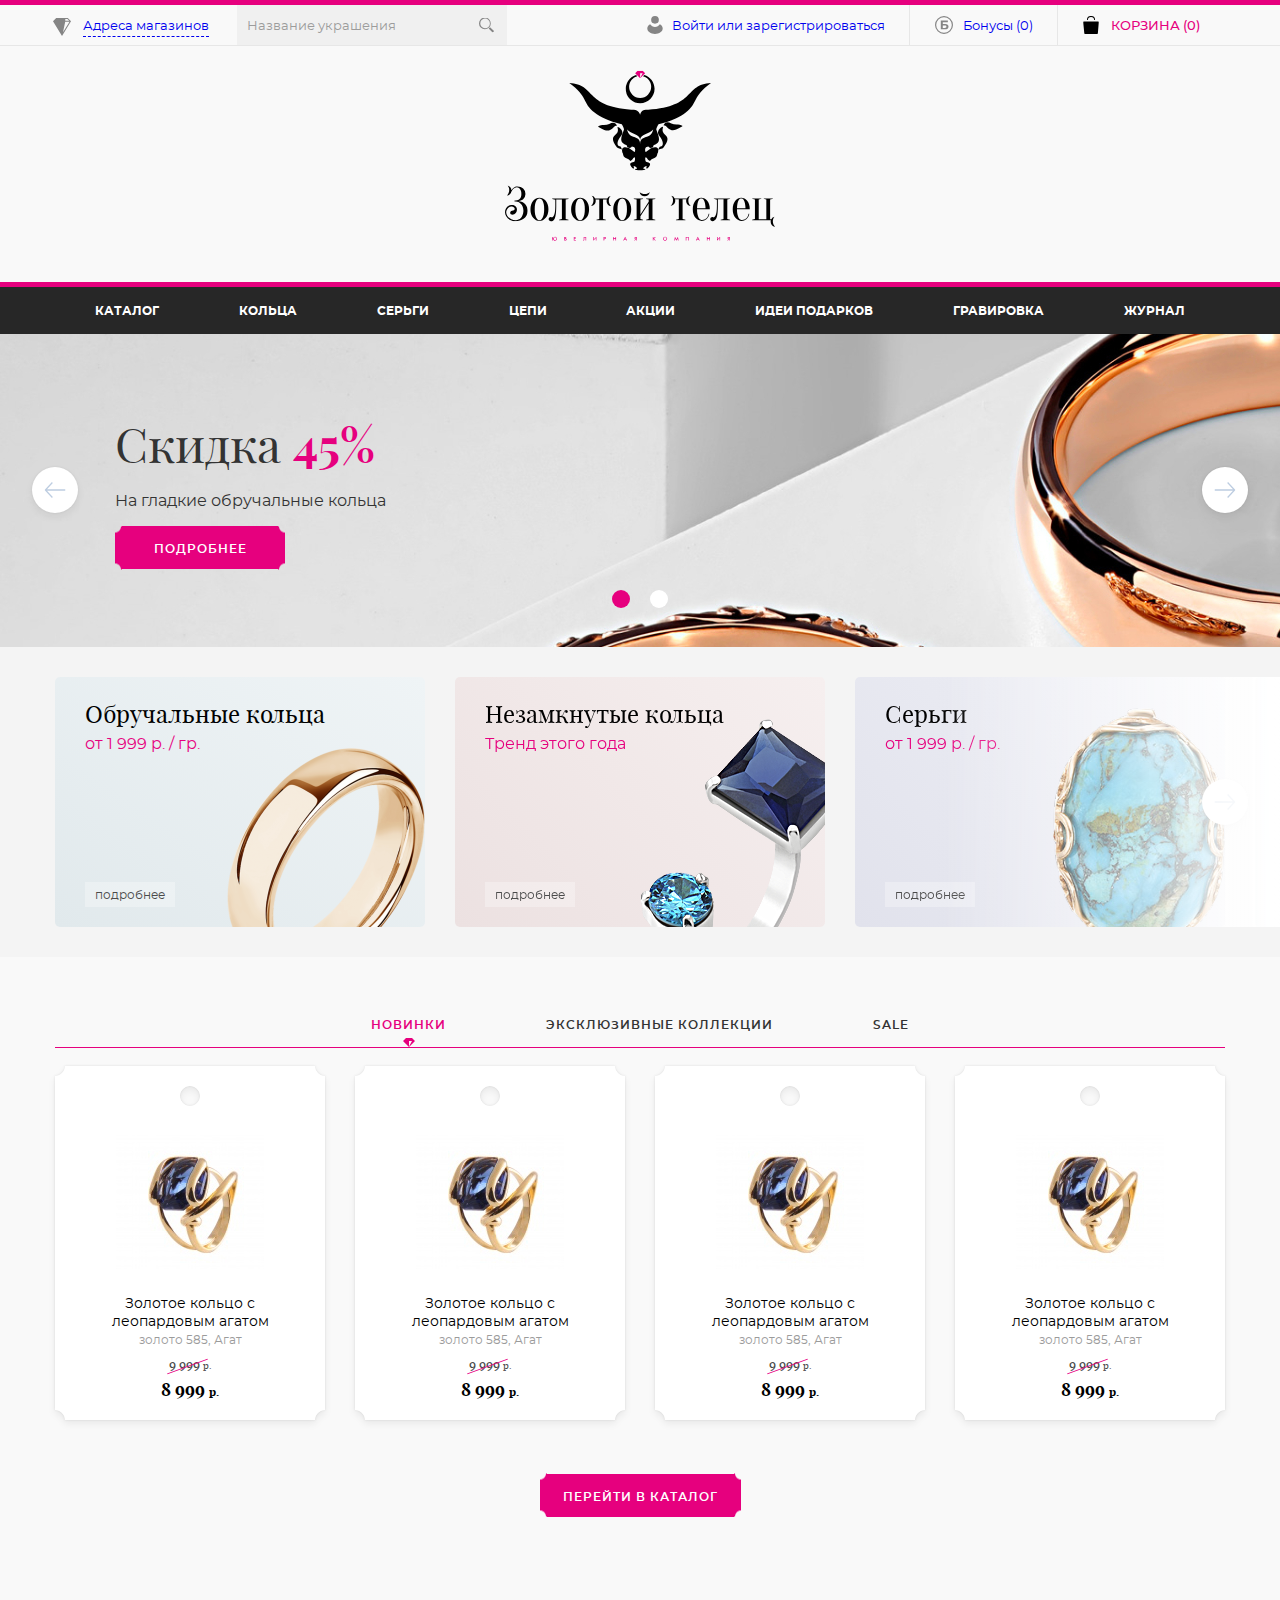
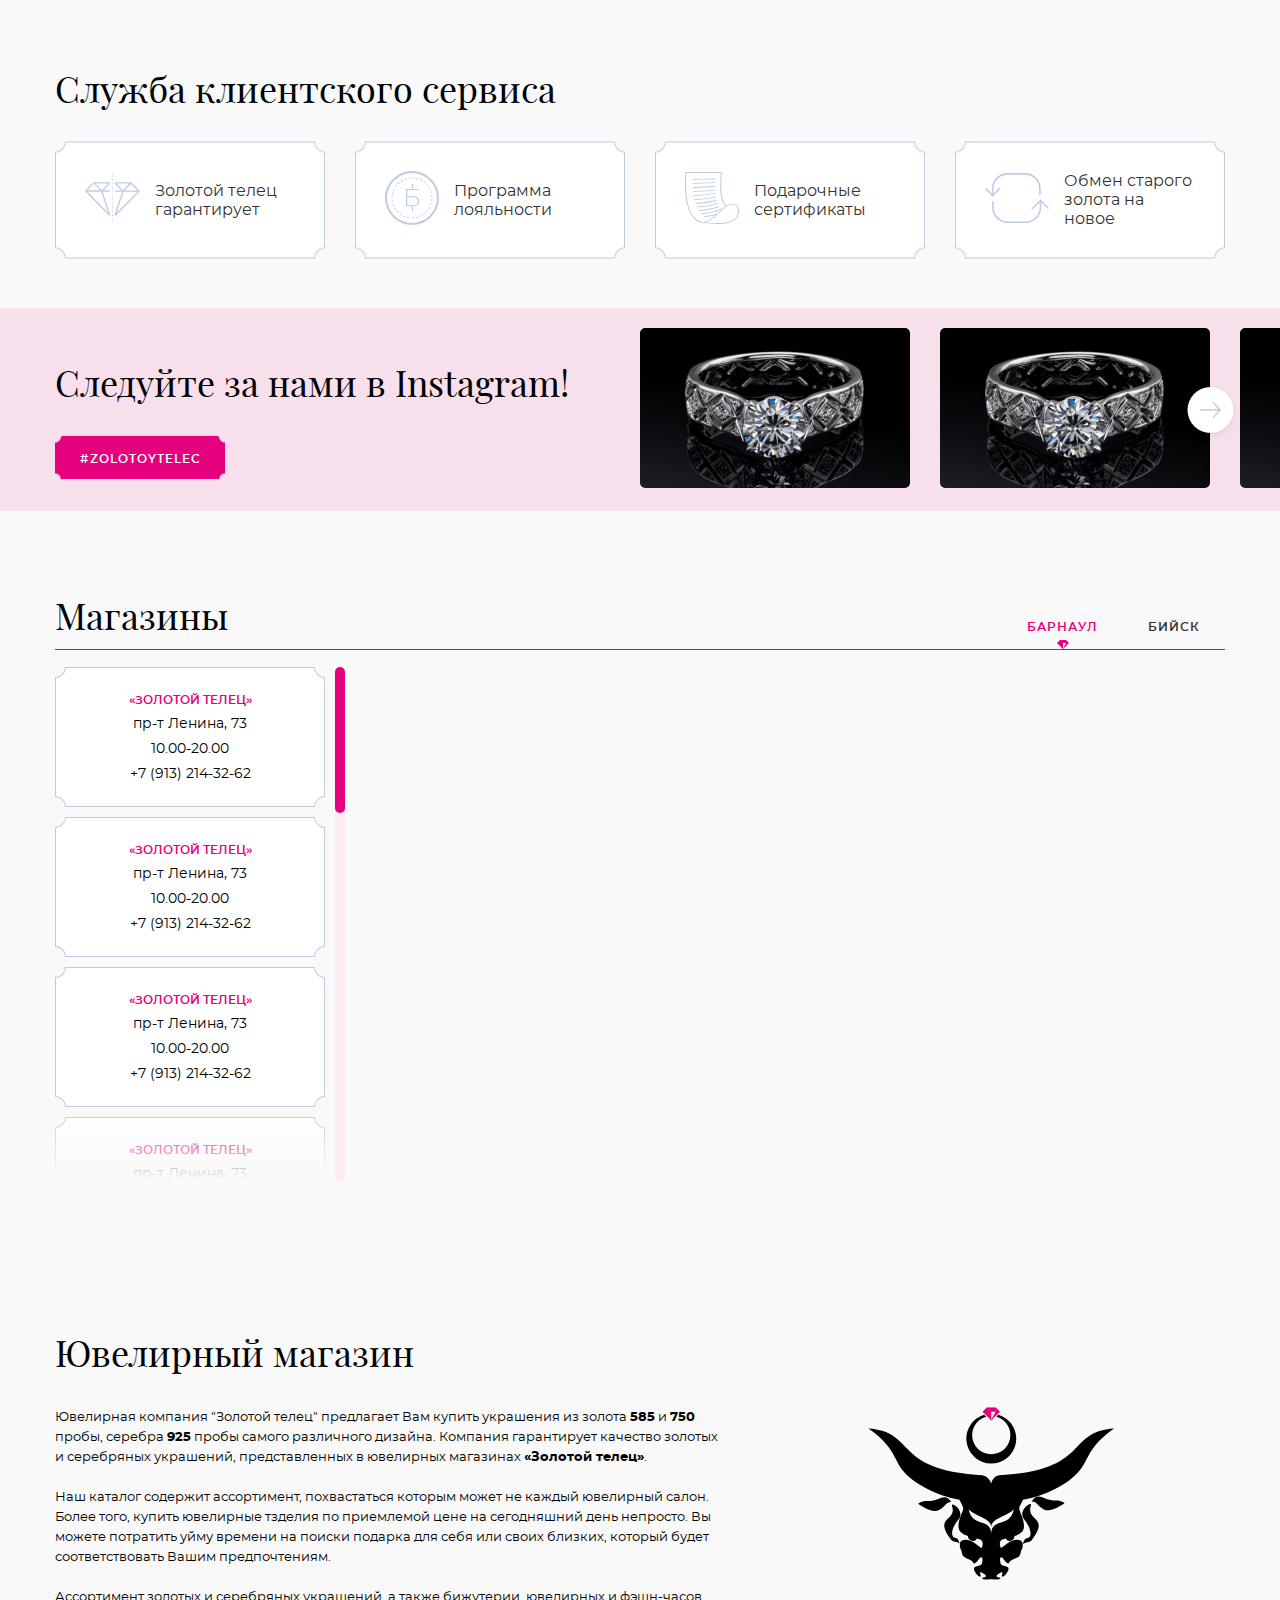
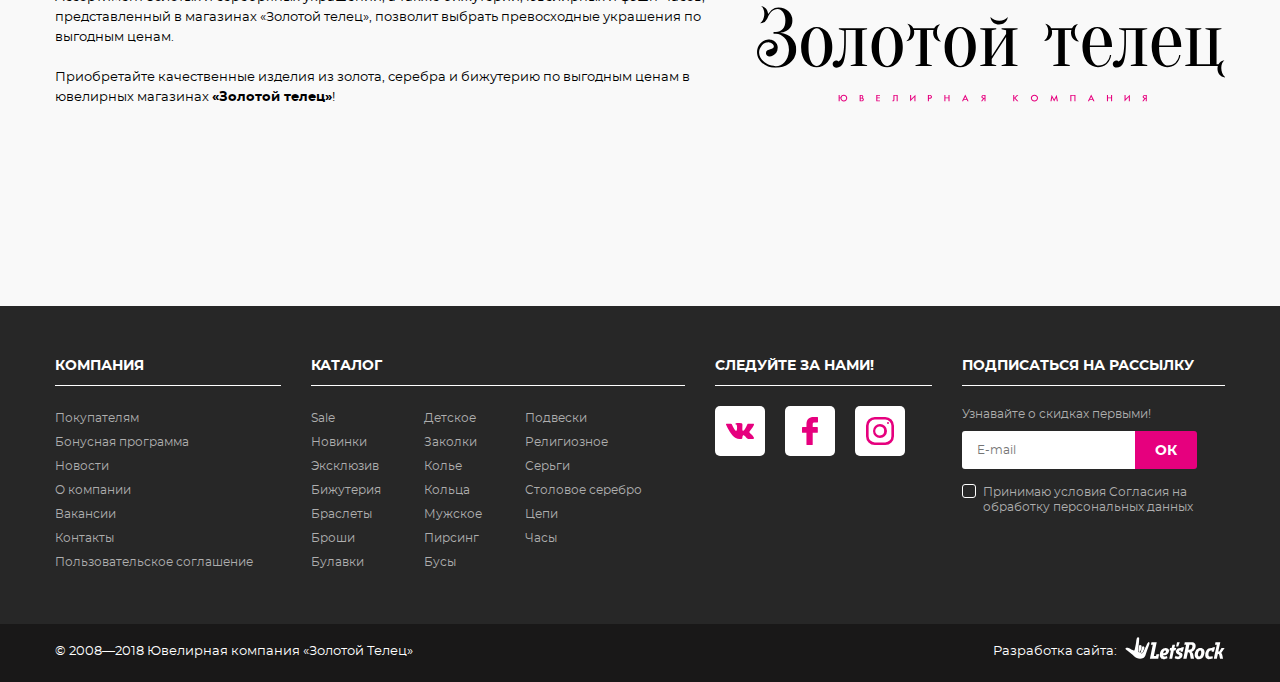
==== index.html @ a9b36b2d "first" ====
<!DOCTYPE html>
<html lang="ru">
<head>
	<meta charset="UTF-8">
<title>Телец</title>
<link rel="stylesheet" href="css/style.css">
<link rel="icon" type="image/x-icon" href="/img/favicon.ico">
<meta name="viewport" content="width=device-width, initial-scale=1, maximum-scale=1" />
	<script src="https://api-maps.yandex.ru/2.1/?lang=ru_RU" type="text/javascript">
    </script>
</head>
<body class="page">
	<svg style="display: none;">
		<symbol id="arrow" viewBox="0 0 21 16">
  			<defs>
				<path id="946ra" d="M366.52 483.3l5.83-6.3-.93-1-7.42 8 7.42 8 .93-1-5.83-6.3H385v-1.4z"/>
			</defs>
			<g><g transform="translate(-364 -476)"><use xlink:href="#946ra"/></g></g>
  		</symbol>
  		<symbol id="letsrock" viewBox="0 0 99 23">
  			<defs>
  				<path id="tip2a" d="M1465.2 3714.6c-.3.96-.47 1.6-1.2 2.36-.43.45-.57.6-1.18.93-3 1.57-6.98.59-9.24-1.52-.39-.33-.6-.67-.97-1.04-.25-.22-.3-.25-.55-.5-1-1.1-5.05-4.33-6.26-5.09-1.82-1.12-.28-2.41 2.18-1.7 2.23.67 5.24 3.64 6.1 1.87.27-.53 1.46-7.05 1.54-7.78.14-1.1.22-2.19.5-3.2.16-.7.47-1.23.82-1.49.64-.45 1.38-.36 1.63.4.06.2.09.39.11.67a70.2 70.2 0 0 1-.63 7.86c-.17 1.3-.5 2.93-.53 4.19-.05 1.43 1.27 2.3 2.38 1.49.41 1.57 1.76 1.88 2.73.3.74-1.12 1.82-4.43 3.26-6.96.46-.84.82-1.57 1.24-2.27.08-.17.19-.31.3-.48.69-.9 1.38-.62 1.57.45.11.64-.22 1.3-.6 2.44-1.1 3.32-2.13 5.62-3.2 9.07m-5.2-3.82c-.3.7-.8 1.58-1.65.87-.8-.67-.22-2.72.06-4.63.16-.93.1-1.49.52-1.8.28-.22.58-.25.88-.2 1.1.18 1.41.62 1.27 1.7-.13 1.09-.52 2.86-1.07 4.06m2.32 1.13c-.4.61-1.25 1.54-1.83.53-.33-.56.06-1.66.3-2.47.23-.76.5-2.1.8-2.98.4-1.12 1.7-.76 2.16-.05.55.87-.55 3.48-1.43 4.97"/><path id="tip2b" d="M1507.94 3709.67l1-4.89c1.43-.05 3.8-.42 2.75 2.78-.74 2.28-2.15 2.14-3.75 2.1zm-5.16 8.99h3.26l1.35-6.38c1.8-.22 1.85 1.04 2.12 2.42l.72 3.96h3.31l-.8-4.05c-.2-.98-.63-1.8-1-2.19-.21-.22-.4-.34-.65-.53.52-.34.93-.48 1.35-.73a5.2 5.2 0 0 0 1.93-2.08c.77-1.38 1.16-3.48.39-5.03-.78-1.6-2.05-1.9-4.3-1.9-2.08 0-4.12-.04-6.19 0l-.5 2.6h1.77z"/><path id="tip2c" d="M1533.44 3718.65h2.9l1.02-4.63c1.24-.11 1.35.56 1.63 1.9l.52 2.73 3-.02-.4-2.08c-.45-1.97-.28-2.33-1.41-3.57l3.42-5.05-3.1.02c-.76 1.07-1.45 2.4-2.14 3.49h-.97c-.05-.93 1.6-7.47 1.85-9.3h-4.8l-.47 2.61h1.74c-.28 2.22-2.76 12.78-2.79 13.9"/><path id="tip2d" d="M1478.6 3714.36h-2.7l-.36 1.65h-2.18l2.85-13.87-5.22.06-.6 2.55h1.9l-2.9 13.9 8.33-.02"/><path id="tip2e" d="M1517.48 3715.36a4.7 4.7 0 0 1 .17-2.41c.28-1.07 1.05-2.84 2.34-2.39 1.02.31 1.07 3.4 0 5-.83 1.27-2.1 1.46-2.5-.2m-.92 3.54c.25.12.56.17.94.23 2.68.28 4.03-.74 4.86-1.83.75-.99 1-1.74 1.3-2.95.44-1.63.69-3.5-.33-4.91-1.08-1.49-3.26-1.97-5.33-1.1a6.23 6.23 0 0 0-3.42 4.02c-.3.98-.5 2.13-.39 3.23.14 1.57.88 2.75 2.37 3.31"/><path id="tip2f" d="M1482.69 3713.23c.16-1.15.72-2.45 1.74-2.67.82-.17 1.13.43.96 1.15-.07.32-.2.62-.47.9-.5.5-1.3.65-2.23.62m-2.4 4.8c1.74 2.14 5.16.67 6.67.14l-.5-2.25c-1.34.48-3.33 1.5-3.86-.59 2.24.2 4.2-.53 5.3-2.5 2.76-4.94-4.1-6.7-7.06-2.75a7.7 7.7 0 0 0-1.57 4.75s-.15 1.77 1.02 3.2"/><path id="tip2g" d="M1495.52 3712.5c.45 1.78 2.99 2.03 3.29 2.84.58 1.49-2.13 1.69-3.67.42l-1.05 2.25c.8 1.04 3.28 1.32 4.86.98 1.9-.39 2.98-1.96 3.06-3.87.05-.87-.14-1.32-.88-2.02-.67-.6-1.44-.76-2.05-1.18-.33-.23-.44-.29-.4-.7.05-.76.65-.74 1.56-.7l-.19 1.14 2.13-.03 1.37-4.32-2.59.03-.14.64c-1.3-.08-2.8-.12-3.83.7 0 0-2.01 1.66-1.47 3.83"/><path id="tip2h" d="M1525.93 3718.3c.28.24.69.5 1.3.66.69.23 1.49.26 2.26.15.5-.06.86-.17 1.19-.26.41-.11.74-.25 1.16-.42.16-.08.35-.14.55-.25l-.5-2.22c-.94.3-4.3 2.05-3.95-1.91.23-2.27.92-3.8 3.4-3.48l-.2 1.1 2.1-.04 1.41-4.32h-2.57l-.19.76c-2.95-.31-4.55.53-5.8 2.25a8.15 8.15 0 0 0-1.35 5.33c.09.98.42 1.97 1.19 2.64"/><path id="tip2i" d="M1488.82 3718.65h2.84l1.69-8.17 1.6.03.8-2.53h-1.85l.63-3.23H1492l-.93 3.23h-1.52l-.5 2.5h1.3z"/><path id="tip2j" d="M1495.66 3706.46h2.07l1.49-4.32h-2.68z"/>
  			</defs>
  			<g><g transform="translate(-1445 -3697)"><g><g><use xlink:href="#tip2a"/></g><g><use xlink:href="#tip2b"/></g><g><use xlink:href="#tip2c"/></g><g><use xlink:href="#tip2d"/></g><g><use xlink:href="#tip2e"/></g><g><use xlink:href="#tip2f"/></g><g><use xlink:href="#tip2g"/></g><g><use xlink:href="#tip2h"/></g><g><use xlink:href="#tip2i"/></g><g><use xlink:href="#tip2j"/></g></g></g></g>
  		</symbol>
	</svg>

	<header class="header">
	<div class="header__top">
		<div class="container container_flex">
			<div class="header__top-blk">
				<a href="#" class="address">Адреса магазинов</a>
				<div class="search">
					<input type="search" placeholder="Название украшения">
					<button class="search__btn"></button>
				</div>
			</div>
			<div class="header__top-blk">
				<a href="#" class="header__btn header__btn_auth">Войти или зарегистрироваться</a>
				<a href="#" class="header__btn header__btn_bonus">Бонусы (0)</a>
				<a href="#" class="header__btn header__btn_cart">Корзина (0)</a>
			</div>
		</div>

	</div>
	<div class="header__logo">
		<a href="/" class="logo">
			<img src="img/svg/logo.svg" alt="">
		</a>
	</div>
	<div class="header__nav">
		<nav class="nav container">
			<div class="nav__item">
				<a href="/">Каталог</a>
			</div>
			<div class="nav__item">
				<a href="/">Кольца</a>
			</div>
			<div class="nav__item">
				<a href="/">Серьги</a>
			</div>
			<div class="nav__item">
				<a href="/">Цепи</a>
			</div>
			<div class="nav__item">
				<a href="/">Акции</a>
			</div>
			<div class="nav__item">
				<a href="/">Идеи подарков</a>
			</div>
			<div class="nav__item">
				<a href="/">Гравировка</a>
			</div>
			<div class="nav__item">
				<a href="/">Журнал</a>
			</div>
		</nav>
	</div>
</header>

	<div class="page__wrapper">
		<div class="slider" data-slider="main">
	<ul class="slider__slides">
		<li class="slide">
			<div class="slide__bg">
				<img src="pictures/slide.jpg" alt="">
			</div>
			<div class="slide__content container">
				<div>
					<span class="slide__title">Скидка <strong>45%</strong></span>
					<p class="slide__text">На гладкие обручальные кольца</p>
					<a href="#" class="slide__btn btn">Подробнее</a>
				</div>
			</div>
		</li>
		<li class="slide">
			<div class="slide__bg">
				<img src="pictures/slide.jpg" alt="">
			</div>
			<div class="slide__content container">
				<div>
					<span class="slide__title">Скидка <strong>45%</strong></span>
					<p class="slide__text">На гладкие обручальные кольца</p>
					<a href="#" class="slide__btn btn">Подробнее</a>
				</div>
			</div>
		</li>
	</ul>
	<div class="slider__controls container">
		<button class="arrow arrow_prev">
			<svg>
				<use xlink:href="#arrow"/>
			</svg>
		</button>
		<button class="arrow arrow_next">
			<svg>
				<use xlink:href="#arrow"/>
			</svg>
		</button>
	</div>
</div>
		<div class="slider" data-slider="catalog">
	<div class="container">
		<ul class="slider__slides">
			<li class="catitem">
				<span class="catitem__title">Обручальные кольца</span>
				<span class="catitem__subtitle">от 1 999 р. / гр.</span>
				<a href="/" class="catitem__more">Подробнее</a>
				<img src="pictures/1000x1000-pr-122-00-1-7b1.png" alt="">
			</li>
			<li class="catitem">
				<span class="catitem__title">Незамкнутые кольца</span>
				<span class="catitem__subtitle">Тренд этого года</span>
				<a href="/" class="catitem__more">Подробнее</a>
				<img src="pictures/cb2fe2113a5e11729b7a96f40f916c2d.png" alt="">
			</li>
			<li class="catitem">
				<span class="catitem__title">Серьги</span>
				<span class="catitem__subtitle">от 1 999 р. / гр.</span>
				<a href="/" class="catitem__more">Подробнее</a>
				<img src="pictures/bitmap.png" alt="">
			</li>
			<li class="catitem">
				<span class="catitem__title">Обручальные кольца</span>
				<span class="catitem__subtitle">от 1 999 р. / гр.</span>
				<a href="/" class="catitem__more">Подробнее</a>
				<img src="pictures/1000x1000-pr-122-00-1-7b1.png" alt="">
			</li>
			<li class="catitem">
				<span class="catitem__title">Незамкнутые кольца</span>
				<span class="catitem__subtitle">Тренд этого года</span>
				<a href="/" class="catitem__more">Подробнее</a>
				<img src="pictures/cb2fe2113a5e11729b7a96f40f916c2d.png" alt="">
			</li>
			<li class="catitem">
				<span class="catitem__title">Серьги</span>
				<span class="catitem__subtitle">от 1 999 р. / гр.</span>
				<a href="/" class="catitem__more">Подробнее</a>
				<img src="pictures/bitmap.png" alt="">
			</li>
		</ul>
		<div class="slider__controls container">
			<button class="arrow arrow_prev">
				<svg>
					<use xlink:href="#arrow"/>
				</svg>
			</button>
			<button class="arrow arrow_next">
				<svg>
					<use xlink:href="#arrow"/>
				</svg>
			</button>
		</div>
	</div>
</div>
		
		<section class="section">
			<div class="container">
				<div class="tabs">
					<div class="tabs__btns">
						<button class="tab">
							<span>Новинки</span>
						</button>
						<button class="tab">
							<span>Эксклюзивные коллекции</span>
						</button>
						<button class="tab">
							<span>Sale</span>
						</button>
					</div>
					<div class="tabs__content">
						<div class="tab-content">
							<div class="catalog">
								<div class="catalog__items">
									<div class="item">
										<a href="#"></a>
										<div class="item__pic">
											<img src="pictures/f160afa83a4b2538b3ef13fe728d73aa.jpg" alt="">
										</div>
										<div class="item__title">
											<p>Золотое кольцо с леопардовым агатом</p>
											<span>золото 585, Агат</span>
										</div>
										<div class="item__priceblock">
											<span class="price price_old"><s>9 999 <span>р.</span></s></span>
											<span class="price">8 999 <span>р.</span></span>
										</div>
									</div>
									<div class="item">
										<a href="#"></a>
										<div class="item__pic">
											<img src="pictures/f160afa83a4b2538b3ef13fe728d73aa.jpg" alt="">
										</div>
										<div class="item__title">
											<p>Золотое кольцо с леопардовым агатом</p>
											<span>золото 585, Агат</span>
										</div>
										<div class="item__priceblock">
											<span class="price price_old"><s>9 999 <span>р.</span></s></span>
											<span class="price">8 999 <span>р.</span></span>
										</div>
									</div>
									<div class="item">
										<a href="#"></a>
										<div class="item__pic">
											<img src="pictures/f160afa83a4b2538b3ef13fe728d73aa.jpg" alt="">
										</div>
										<div class="item__title">
											<p>Золотое кольцо с леопардовым агатом</p>
											<span>золото 585, Агат</span>
										</div>
										<div class="item__priceblock">
											<span class="price price_old"><s>9 999 <span>р.</span></s></span>
											<span class="price">8 999 <span>р.</span></span>
										</div>
									</div>
									<div class="item">
										<a href="#"></a>
										<div class="item__pic">
											<img src="pictures/f160afa83a4b2538b3ef13fe728d73aa.jpg" alt="">
										</div>
										<div class="item__title">
											<p>Золотое кольцо с леопардовым агатом</p>
											<span>золото 585, Агат</span>
										</div>
										<div class="item__priceblock">
											<span class="price price_old"><s>9 999 <span>р.</span></s></span>
											<span class="price">8 999 <span>р.</span></span>
										</div>
									</div>
								</div>
								<a href="#" class="btn">Перейти в каталог</a>
							</div>
						</div>
						<div class="tab-content">
							2
						</div>
						<div class="tab-content">
							3
						</div>
					</div>
				</div>
			</div>
		</section>

		<section class="section">
			<div class="container">
				<h2 class="title">Служба клиентского сервиса</h2>
				<div class="feautures">
					<div class="feautures__item">
						<div class="feautures__pic">
							<svg xmlns="http://www.w3.org/2000/svg" xmlns:xlink="http://www.w3.org/1999/xlink" width="55" height="51" viewBox="0 0 55 51">
								<defs>
									<path id="hm98a" d="M432.75 1748h-.69v-.98h.69zm0-46.08h-.69v-1.97h.69zm0 3.93h-.69v-1.97h.69zm0 3.93h-.69v-1.97h.69zm0 3.86h-.69v-1.95h.69zm0 3.93h-.69v-1.95h.69zm0 3.95h-.69v-1.97h.69zm0 3.93h-.69v-1.97h.69zm0 3.92h-.69v-1.95h.69zm0 3.93h-.69v-1.95h.69zm0 3.89h-.69v-1.97h.69zm0 3.93h-.69v-1.97h.69zm0 3.93h-.69v-1.97h.69zm0-47.07h-.69v-.98h.69zm3.8 10.63l6.43 6.53 6.42-6.53zm14.47.31l-6.42 6.51h12.83zm6.42 7.87h-13.96l-6.99 21.26zm-22.38-9.53h16.21l8.73 8.85-24.94 25.33v-3.26l7.04-21.4h-7.04v-1.34h6.36l-6.36-6.46zm-27.32 9.46l20.58 21.26-6.98-21.26zm-.37-1.35h12.85l-6.43-6.51zm8.04-6.76l6.43 6.53 6.54-6.53zm14.35 32.82l-24.76-25.5 8.54-8.73h16.22v1.9l-6.3 6.27h6.23v1.35h-6.98l7.05 21.39z"/>
								</defs>
								<g><g transform="translate(-405 -1697)"><use xlink:href="#hm98a"/></g></g>
							</svg>
						</div>
						<p>Золотой телец гарантирует</p>
					</div>
					<div class="feautures__item">
						<div class="feautures__pic">
							<svg xmlns="http://www.w3.org/2000/svg" xmlns:xlink="http://www.w3.org/1999/xlink" width="54" height="54" viewBox="0 0 54 54"><defs><path id="o6yma" d="M732 1750a27 27 0 1 1 0-54 27 27 0 0 1 0 54zm0-2a25 25 0 1 0 0-50 25 25 0 0 0 0 50zm0-4.5v-1c.65 0 1.3-.03 1.95-.1l.1 1c-.68.07-1.36.1-2.05.1zm4.08-.4l-.2-.99c.64-.13 1.27-.29 1.9-.48l.29.96c-.66.2-1.32.37-2 .5zm3.96-1.24l-.4-.92c.6-.25 1.19-.54 1.76-.85l.48.88c-.6.33-1.21.63-1.84.9zm3.57-1.98l-.56-.81c.53-.37 1.05-.76 1.55-1.18l.64.76c-.52.44-1.06.85-1.63 1.23zm3.17-2.68l-.72-.69c.45-.47.88-.96 1.28-1.47l.79.62c-.43.54-.87 1.05-1.35 1.54zm2.5-3.17l-.84-.53c.35-.55.67-1.12.97-1.7l.89.45c-.31.61-.65 1.2-1.02 1.78zm1.86-3.68l-.93-.36c.23-.6.44-1.23.6-1.85l.97.26c-.18.66-.4 1.3-.64 1.95zm1.09-4l-.99-.17c.1-.64.18-1.29.22-1.94l1 .06c-.04.69-.12 1.37-.23 2.04zm.25-4.15l-1 .04c-.02-.66-.08-1.3-.17-1.95l1-.13c.09.67.15 1.35.17 2.04zm-.56-4.07l-.97.24c-.16-.63-.34-1.26-.56-1.87l.94-.33c.23.64.43 1.3.59 1.96zm-1.37-3.86l-.9.42c-.28-.58-.59-1.16-.92-1.72l.86-.51c.35.59.67 1.19.96 1.8zm-2.14-3.54l-.8.6c-.38-.52-.8-1.03-1.23-1.5l.73-.68c.46.5.9 1.03 1.3 1.58zm-2.8-3.07l-.67.75c-.49-.43-1-.84-1.52-1.22l.58-.81c.56.4 1.1.83 1.6 1.28zm-3.26-2.36l-.51.86c-.56-.33-1.14-.63-1.73-.9l.42-.9c.62.28 1.23.6 1.82.94zm-3.78-1.72l-.32.95a19.2 19.2 0 0 0-1.86-.53l.22-.98c.66.15 1.32.34 1.96.56zm-4.03-.92l-.13.99c-.64-.08-1.29-.13-1.94-.14l.02-1c.69.01 1.37.06 2.05.15zm-4.14-.1l.08 1c-.65.06-1.3.14-1.94.26l-.17-1c.67-.12 1.35-.2 2.03-.26zm-4.04.73l.28.96c-.63.18-1.25.39-1.86.63l-.37-.93a20.5 20.5 0 0 1 1.95-.66zm-3.81 1.52l.46.88c-.58.3-1.14.63-1.68.99l-.55-.84c.57-.37 1.16-.72 1.77-1.03zm-3.46 2.27l.63.77c-.5.41-1 .85-1.45 1.3l-.7-.7c.48-.48.99-.94 1.52-1.37zm-2.92 2.9l.77.63c-.41.5-.8 1.03-1.16 1.57l-.83-.56c.38-.57.78-1.12 1.22-1.64zm-2.27 3.38l.89.47c-.31.57-.59 1.16-.83 1.76l-.93-.38c.26-.63.55-1.25.87-1.85zm-1.56 3.83l.95.28c-.18.63-.33 1.26-.45 1.9l-.99-.19c.13-.67.3-1.34.49-1.99zm-.77 4.08l1 .09a19.76 19.76 0 0 0-.07 1.98l-1 .01a21.9 21.9 0 0 1 .07-2.08zm.07 4.13l.98-.12c.08.65.19 1.3.32 1.93l-.96.21c-.15-.67-.26-1.34-.34-2.02zm.89 4.02l.95-.31c.2.62.43 1.22.7 1.82l-.91.4c-.28-.62-.53-1.26-.74-1.9zm1.66 3.74l.87-.5c.32.57.67 1.12 1.05 1.65l-.81.58c-.4-.56-.77-1.13-1.1-1.73zm2.41 3.37l.75-.66c.43.5.89.96 1.36 1.4l-.68.73c-.5-.46-.98-.95-1.43-1.47zm2.97 2.77l.6-.8c.52.4 1.06.77 1.61 1.1l-.52.85c-.59-.36-1.15-.74-1.7-1.15zm3.51 2.16l.44-.9c.58.29 1.18.54 1.8.76l-.35.94c-.64-.23-1.28-.5-1.89-.8zm3.9 1.42l.24-.97c.63.16 1.27.29 1.91.38l-.15.99a20.4 20.4 0 0 1-2-.4zM726 1714h6v-5h1v5h5.26v1.1h-11v6.2h5.82c2.01 0 3.54.4 4.6 1.23 1.04.82 1.56 2.02 1.56 3.6 0 1.65-.55 2.9-1.67 3.77-1.06.83-2.59 1.26-4.57 1.3v4.8h-1v-4.8h-6zm6.76 16.14c1.72 0 3.02-.33 3.9-1 .89-.66 1.33-1.64 1.33-2.95 0-2.57-1.74-3.86-5.23-3.86h-5.5v7.81z"/></defs><g><g transform="translate(-705 -1696)"><use xlink:href="#o6yma"/></g></g></svg>
						</div>
						<p>Программа лояльности</p>
					</div>
					<div class="feautures__item">
						<div class="feautures__pic">
							<svg xmlns="http://www.w3.org/2000/svg" xmlns:xlink="http://www.w3.org/1999/xlink" width="54" height="52" viewBox="0 0 54 52"><defs><path id="9t2ia" d="M1055.12 1729.27c1.91.67 4.14 2.53 3.86 7.6a10.32 10.32 0 0 1-4.3 8.05c-4.31 3.21-11.16 4.08-17.6 4.08-5.23 0-10.19-.56-13.29-.92l-.42-.04-.36-.03a14.43 14.43 0 0 1-8.8-4.3c-7.4-7.34-10.37-22.92-8.8-46.28l.02-.43h36.6l-.06.5c-.04.27-3.32 26.12 4.24 33.26 3-1.6 6.32-2.39 8.9-1.5m2.84 7.57c.2-3.6-.9-5.91-3.2-6.71-2.25-.78-5.55-.02-8.62 1.75l-.79.49-.28.17c-.35.24-.7.5-1.03.75l-.22.17a18.55 18.55 0 0 0-1.96 1.8 92.47 92.47 0 0 1-2.63 2.7l-.12.12a70.85 70.85 0 0 1-2.36 2.21l-.18.16-1.05.92-.22.19-.85.7-.2.16-.95.74-.18.14-.76.56-.21.15-.85.59-.13.09-.7.45-.2.13-.75.46-.07.04-.65.36-.19.1c-.2.12-.4.23-.6.32l-.05.03a21.74 21.74 0 0 1-1.24.57l-.1.04c-.17.08-.33.14-.5.2l-.04.02c7.24.78 21.22 1.83 27.96-3.18a9.47 9.47 0 0 0 3.92-7.4m-42.98 6.29c3 2.98 6.2 3.85 8.49 4.02h.02c.2-.01 4.33-.3 11.96-6.99a73.52 73.52 0 0 1-11.39 1.88l-.09-.9c.1-.02 7.02-.56 13.03-2.37a83.56 83.56 0 0 0 4.08-4.09c.26-.28.54-.55.82-.82l.38-.34a17.72 17.72 0 0 1 1-.83l.27-.2c.48-.37.97-.71 1.48-1.03l.03-.02.26-.17c-7.2-7.13-4.87-29.55-4.42-33.34h-34.5c-1.01 15.84-.33 36.36 8.58 45.2m-2.4-38.25l-.02-.9 22.89-.58.02.91zm.18 4.02l-.04-.91c.02 0 21.95-.62 22.52-1.03l.1.89c-.6.42-22.53 1.04-22.58 1.05m.22 4.06l-.04-.91c.03 0 21.02-.67 22.16-1.49l.15.87c-1.19.85-22.15 1.52-22.27 1.53m.35 4.06l-.05-.9c.04 0 20.08-.72 21.8-1.95l.2.85c-1.78 1.28-21.78 2-21.95 2m.52 4.03l-.05-.9c.06-.01 19.16-.77 21.43-2.4l.28.83c-2.38 1.7-21.43 2.46-21.66 2.47m.77 3.94l-.06-.9c.07-.01 18.2-.82 21.05-2.85l.34.8c-2.97 2.13-21.05 2.93-21.33 2.95m1.05 3.84l-.06-.9c.08-.02 17.27-.88 20.69-3.32l.4.79c-3.57 2.55-20.69 3.4-21.03 3.43m1.42 3.66l-.07-.91c.1 0 16.34-.92 20.32-3.77l.46.77c-4.16 2.98-20.32 3.88-20.71 3.9m1.83 3.46l-.08-.9c.11-.02 15.41-.97 19.97-4.24l.52.75c-4.75 3.4-19.96 4.36-20.41 4.39m2.3 3.2l-.08-.9c.12-.01 14.47-1.02 19.59-4.7l.58.73c-5.34 3.84-19.58 4.84-20.09 4.88"/></defs><g><g transform="translate(-1005 -1697)"><use xlink:href="#9t2ia"/></g></g></svg>
						</div>
						<p>Подарочные сертификаты</p>
					</div>
					<div class="feautures__item">
						<div class="feautures__pic">
							<svg xmlns="http://www.w3.org/2000/svg" xmlns:xlink="http://www.w3.org/1999/xlink" width="64" height="50" viewBox="0 0 64 50"><defs><path id="fz7pa" d="M1320.68 1713.6l-8.04 8.21-7.64-7.88 1.1-1.14 5.76 5.93v-4.87c0-8.7 6.93-15.85 15.44-15.85h18.05c8.43 0 15.37 7.15 15.37 15.85v6.1h-1.58v-6.1c0-7.8-6.23-14.22-13.8-14.22h-18.12c-7.56 0-13.79 6.41-13.79 14.3v4.87l6.15-6.34zm25.15 34.4h-18.26c-8.49 0-15.47-7.13-15.47-15.8v-6.07h1.58v6.08c0 7.77 6.27 14.17 13.97 14.17h18.18c7.62 0 13.88-6.4 13.88-14.25v-4.86l-7.38 7.53-1.1-1.13 9.28-9.48 8.49 8.75-1.11 1.13-6.59-6.72v4.86c0 8.66-6.98 15.79-15.47 15.79z"/></defs><g><g transform="translate(-1305 -1698)"><use xlink:href="#fz7pa"/></g></g></svg>
						</div>
						<p>Обмен старого золота на новое</p>
					</div>
				</div>
			</div>
		</section>

		<section class="section section_follow">
			<div class="container container_flex">
				<div class="section__block">
					<h2 class="title">Следуйте за нами в Instagram!</h2>
					<a href="#" class="btn">#zolotoytelec</a>
				</div>
				<div class="section__block">
					<div class="slider" data-slider="follow">
	<div class="container">
		<ul class="slider__slides">
			<li class="photo">
				<img src="img/vkladyvat-dengi-v-juvelirnye-ukrashenija-1-e1506248080280.jpg" alt="">
			</li>
			<li class="photo">
				<img src="img/vkladyvat-dengi-v-juvelirnye-ukrashenija-1-e1506248080280.jpg" alt="">
			</li>
			<li class="photo">
				<img src="img/vkladyvat-dengi-v-juvelirnye-ukrashenija-1-e1506248080280.jpg" alt="">
			</li>
			<li class="photo">
				<img src="img/vkladyvat-dengi-v-juvelirnye-ukrashenija-1-e1506248080280.jpg" alt="">
			</li>
		</ul>
		<div class="slider__controls container">
			<button class="arrow arrow_prev">
				<svg>
					<use xlink:href="#arrow"/>
				</svg>
			</button>
			<button class="arrow arrow_next">
				<svg>
					<use xlink:href="#arrow"/>
				</svg>
			</button>
		</div>
	</div>
</div>
				</div>
			</div>
		</section>

		<section class="section">
			<div class="container">
				<h2 class="title">Магазины</h2>
				<div class="tabs tabs_shops">
					<div class="tabs__btns">
						<button class="tab"><span>Барнаул</span></button>
						<button class="tab"><span>Бийск</span></button>
					</div>
					<div class="tabs__content">
						<div class="tab-content">
							<div class="map">
								<ul class="map__addresses" data-simplebar>
									<li class="map__item" data-coords="50.76,37.64">
										<p>
											<strong>«Золотой телец»</strong>
											<span>пр-т Ленина, 73</span>
											<span>10.00-20.00</span>
											<span>+7 (913) 214-32-62</span>
										</p>
									</li>
									<li class="map__item" data-coords="20.76,37.64">
										<p>
											<strong>«Золотой телец»</strong>
											<span>пр-т Ленина, 73</span>
											<span>10.00-20.00</span>
											<span>+7 (913) 214-32-62</span>
										</p>
									</li>
									<li class="map__item" data-coords="50.76,17.64">
										<p>
											<strong>«Золотой телец»</strong>
											<span>пр-т Ленина, 73</span>
											<span>10.00-20.00</span>
											<span>+7 (913) 214-32-62</span>
										</p>
									</li>
									<li class="map__item" data-coords="50.26,36.64">
										<p>
											<strong>«Золотой телец»</strong>
											<span>пр-т Ленина, 73</span>
											<span>10.00-20.00</span>
											<span>+7 (913) 214-32-62</span>
										</p>
									</li>
									<li class="map__item" data-coords="50.76,37.64">
										<p>
											<strong>«Золотой телец»</strong>
											<span>пр-т Ленина, 73</span>
											<span>10.00-20.00</span>
											<span>+7 (913) 214-32-62</span>
										</p>
									</li>
									<li class="map__item" data-coords="20.76,37.64">
										<p>
											<strong>«Золотой телец»</strong>
											<span>пр-т Ленина, 73</span>
											<span>10.00-20.00</span>
											<span>+7 (913) 214-32-62</span>
										</p>
									</li>
									<li class="map__item" data-coords="50.76,17.64">
										<p>
											<strong>«Золотой телец»</strong>
											<span>пр-т Ленина, 73</span>
											<span>10.00-20.00</span>
											<span>+7 (913) 214-32-62</span>
										</p>
									</li>
									<li class="map__item" data-coords="50.26,36.64">
										<p>
											<strong>«Золотой телец»</strong>
											<span>пр-т Ленина, 73</span>
											<span>10.00-20.00</span>
											<span>+7 (913) 214-32-62</span>
										</p>
									</li>
									<li class="map__item" data-coords="50.76,37.64">
										<p>
											<strong>«Золотой телец»</strong>
											<span>пр-т Ленина, 73</span>
											<span>10.00-20.00</span>
											<span>+7 (913) 214-32-62</span>
										</p>
									</li>
									<li class="map__item" data-coords="20.76,37.64">
										<p>
											<strong>«Золотой телец»</strong>
											<span>пр-т Ленина, 73</span>
											<span>10.00-20.00</span>
											<span>+7 (913) 214-32-62</span>
										</p>
									</li>
									<li class="map__item" data-coords="50.76,17.64">
										<p>
											<strong>«Золотой телец»</strong>
											<span>пр-т Ленина, 73</span>
											<span>10.00-20.00</span>
											<span>+7 (913) 214-32-62</span>
										</p>
									</li>
									<li class="map__item" data-coords="50.26,36.64">
										<p>
											<strong>«Золотой телец»</strong>
											<span>пр-т Ленина, 73</span>
											<span>10.00-20.00</span>
											<span>+7 (913) 214-32-62</span>
										</p>
									</li>
								</ul>
								<div class="map__view">
									<div data-map="0"></div>
								</div>
							</div>
						</div>
						<div class="tab-content">
							<div class="map">
								<ul class="map__addresses" data-simplebar>
									<li class="map__item" data-coords="42.26,32.64">
										<p>
											<strong>«Золотой телец»</strong>
											<span>пр-т Ленина, 73</span>
											<span>10.00-20.00</span>
											<span>+7 (913) 214-32-62</span>
										</p>
									</li>
									<li class="map__item" data-coords="50.26,34.64">
										<p>
											<strong>«Золотой телец»</strong>
											<span>пр-т Ленина, 73</span>
											<span>10.00-20.00</span>
											<span>+7 (913) 214-32-62</span>
										</p>
									</li>
									<li class="map__item" data-coords="58.26,36.64">
										<p>
											<strong>«Золотой телец»</strong>
											<span>пр-т Ленина, 73</span>
											<span>10.00-20.00</span>
											<span>+7 (913) 214-32-62</span>
										</p>
									</li>
									<li class="map__item" data-coords="22.26,36.64">
										<p>
											<strong>«Золотой телец»</strong>
											<span>пр-т Ленина, 73</span>
											<span>10.00-20.00</span>
											<span>+7 (913) 214-32-62</span>
										</p>
									</li>
								</ul>
								<div class="map__view">
									<div data-map="1"></div>
								</div>
							</div>
						</div>
					</div>
				</div>
			</div>
		</section>

		<section class="section">
			<div class="container">
				<h2 class="title">Ювелирный магазин</h2>
				<div class="about">
					<div class="about__text">
						<p>
							Ювелирная компания "Золотой телец" предлагает Вам купить украшения из золота <strong>585</strong> и <strong>750</strong> пробы, серебра <strong>925</strong> пробы самого различного дизайна. Компания гарантирует качество золотых и серебряных украшений, представленных в ювелирных магазинах <strong>«Золотой телец»</strong>.
						</p>
						<p>
							Наш каталог содержит ассортимент, похвастаться которым может не каждый ювелирный салон. Более того, купить ювелирные тзделия по приемлемой цене на сегодняшний день непросто. Вы можете потратить уйму времени на поиски подарка для себя или своих близких, который будет соответствовать Вашим предпочтениям.
						</p>
						<p>
							Ассортимент золотых и серебряных украшений, а также бижутерии, ювелирных и фэшн-часов, представленный в магазинах «Золотой телец», позволит выбрать превосходные украшения по выгодным ценам.
						</p>
						<p>
							Приобретайте качественные изделия из золота, серебра и бижутерию по выгодным ценам в ювелирных магазинах <strong>«Золотой телец»</strong>!
						</p>
					</div>
					<div class="about__logo">
						<a href="/" class="logo logo_about">
							<img src="img/svg/logo.svg" alt="">
						</a>
					</div>
				</div>
			</div>
		</section>

	</div>

	<footer class="footer">
	<div class="container">
		<div class="footer__main">
			<div class="footer__block">
				<span class="footer__block-caption">Компания</span>
				<ul>
					<li><a href="#">Покупателям</a></li>
					<li><a href="#">Бонусная программа</a></li>
					<li><a href="#">Новости</a></li>
					<li><a href="#">О компании</a></li>
					<li><a href="#">Вакансии</a></li>
					<li><a href="#">Контакты</a></li>
					<li><a href="#">Пользовательское соглашение</a></li>
				</ul>
			</div>
			<div class="footer__block">
				<span class="footer__block-caption">Каталог</span>
				<ul>
					<li><a href="#">Sale</a></li>
					<li><a href="#">Новинки</a></li>
					<li><a href="#">Эксклюзив</a></li>
					<li><a href="#">Бижутерия</a></li>
					<li><a href="#">Браслеты</a></li>
					<li><a href="#">Броши</a></li>
					<li><a href="#">Булавки</a></li>
				</ul>
				<ul>
					<li><a href="#">Детское</a></li>
					<li><a href="#">Заколки</a></li>
					<li><a href="#">Колье</a></li>
					<li><a href="#">Кольца</a></li>
					<li><a href="#">Мужское</a></li>
					<li><a href="#">Пирсинг</a></li>
					<li><a href="#">Бусы</a></li>
				</ul>
				<ul>
					<li><a href="#">Подвески</a></li>
					<li><a href="#">Религиозное</a></li>
					<li><a href="#">Серьги</a></li>
					<li><a href="#">Столовое серебро</a></li>
					<li><a href="#">Цепи</a></li>
					<li><a href="#">Часы</a></li>
				</ul>
			</div>
			<div class="footer__block">
				<span class="footer__block-caption">Следуйте за нами!</span>
				<ul class="social">
					<li>
						<a href="#"><img src="img/svg/vk.svg" alt=""></a>
					</li>
					<li>
						<a href="#"><img src="img/svg/fb.svg" alt=""></a>
					</li>
					<li>
						<a href="#"><img src="img/svg/in.svg" alt=""></a>
					</li>
				</ul>
			</div>
			<div class="footer__block">
				<span class="footer__block-caption">Подписаться на рассылку</span>
				<div class="subscribe">
					<p>Узнавайте о скидках первыми!</p>
					<div class="subscribe__field field">
						<input type="mail" placeholder="E-mail">
						<button class="field__btn">Ок</button>
					</div>
					<label class="aggree">
						<span class="checkbox">
							<input type="checkbox">
							<span class="checkbox__box"></span>
						</span>
						<p>Принимаю условия Согласия на обработку персональных данных
						</p>
					</label>
				</div>
			</div>
		</div>
	</div>
	<div class="footer__bot">
		<div class="container container_flex">
			<p class="copy">© 2008—2018 Ювелирная компания «Золотой Телец»</p>
			<p class="letsrock">Разработка сайта: 
				<a href="https://letsrock.pro/" target="_blank">
					<svg>
						<use xlink:href="#letsrock"/>
					</svg>
				</a>
			</p>
		</div>
			
	</div>
</footer>

	<script src="js/libs.js"></script>
	<script src="js/script.js"></script>
</body>
</html>
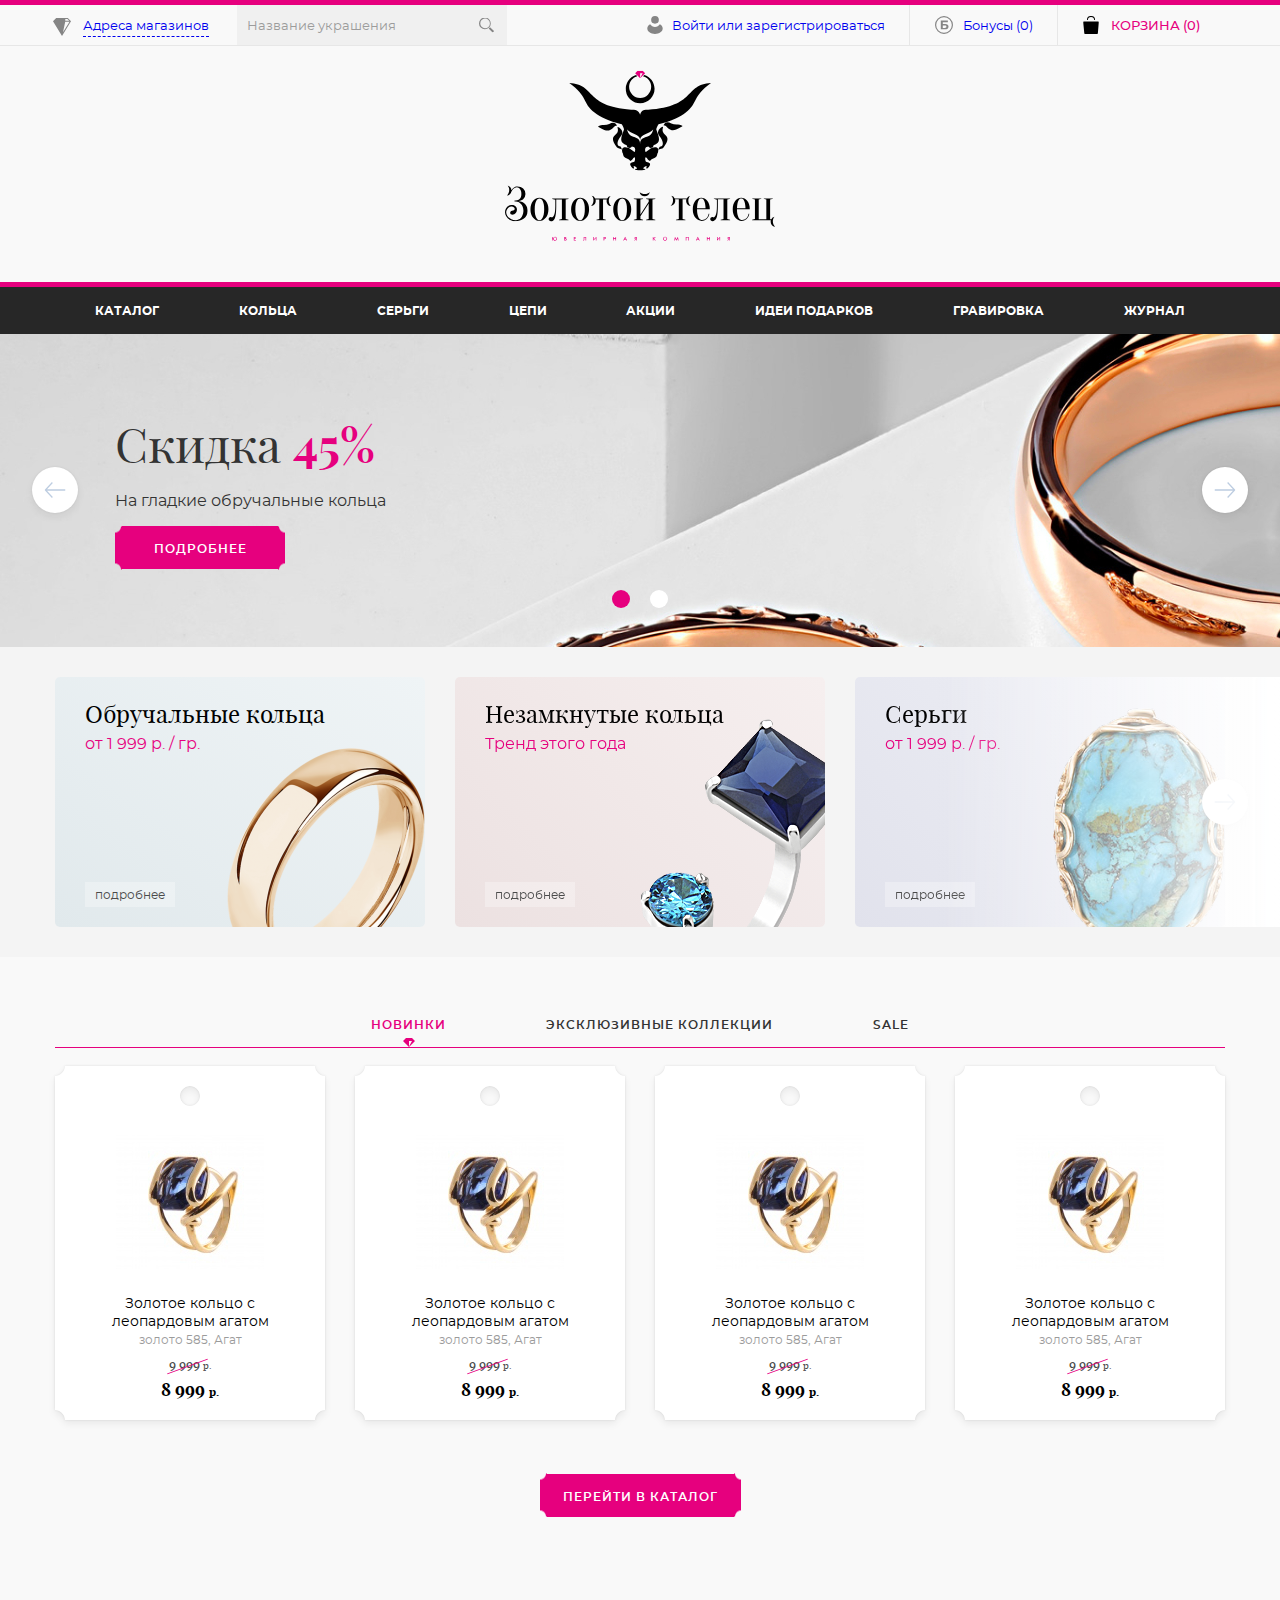
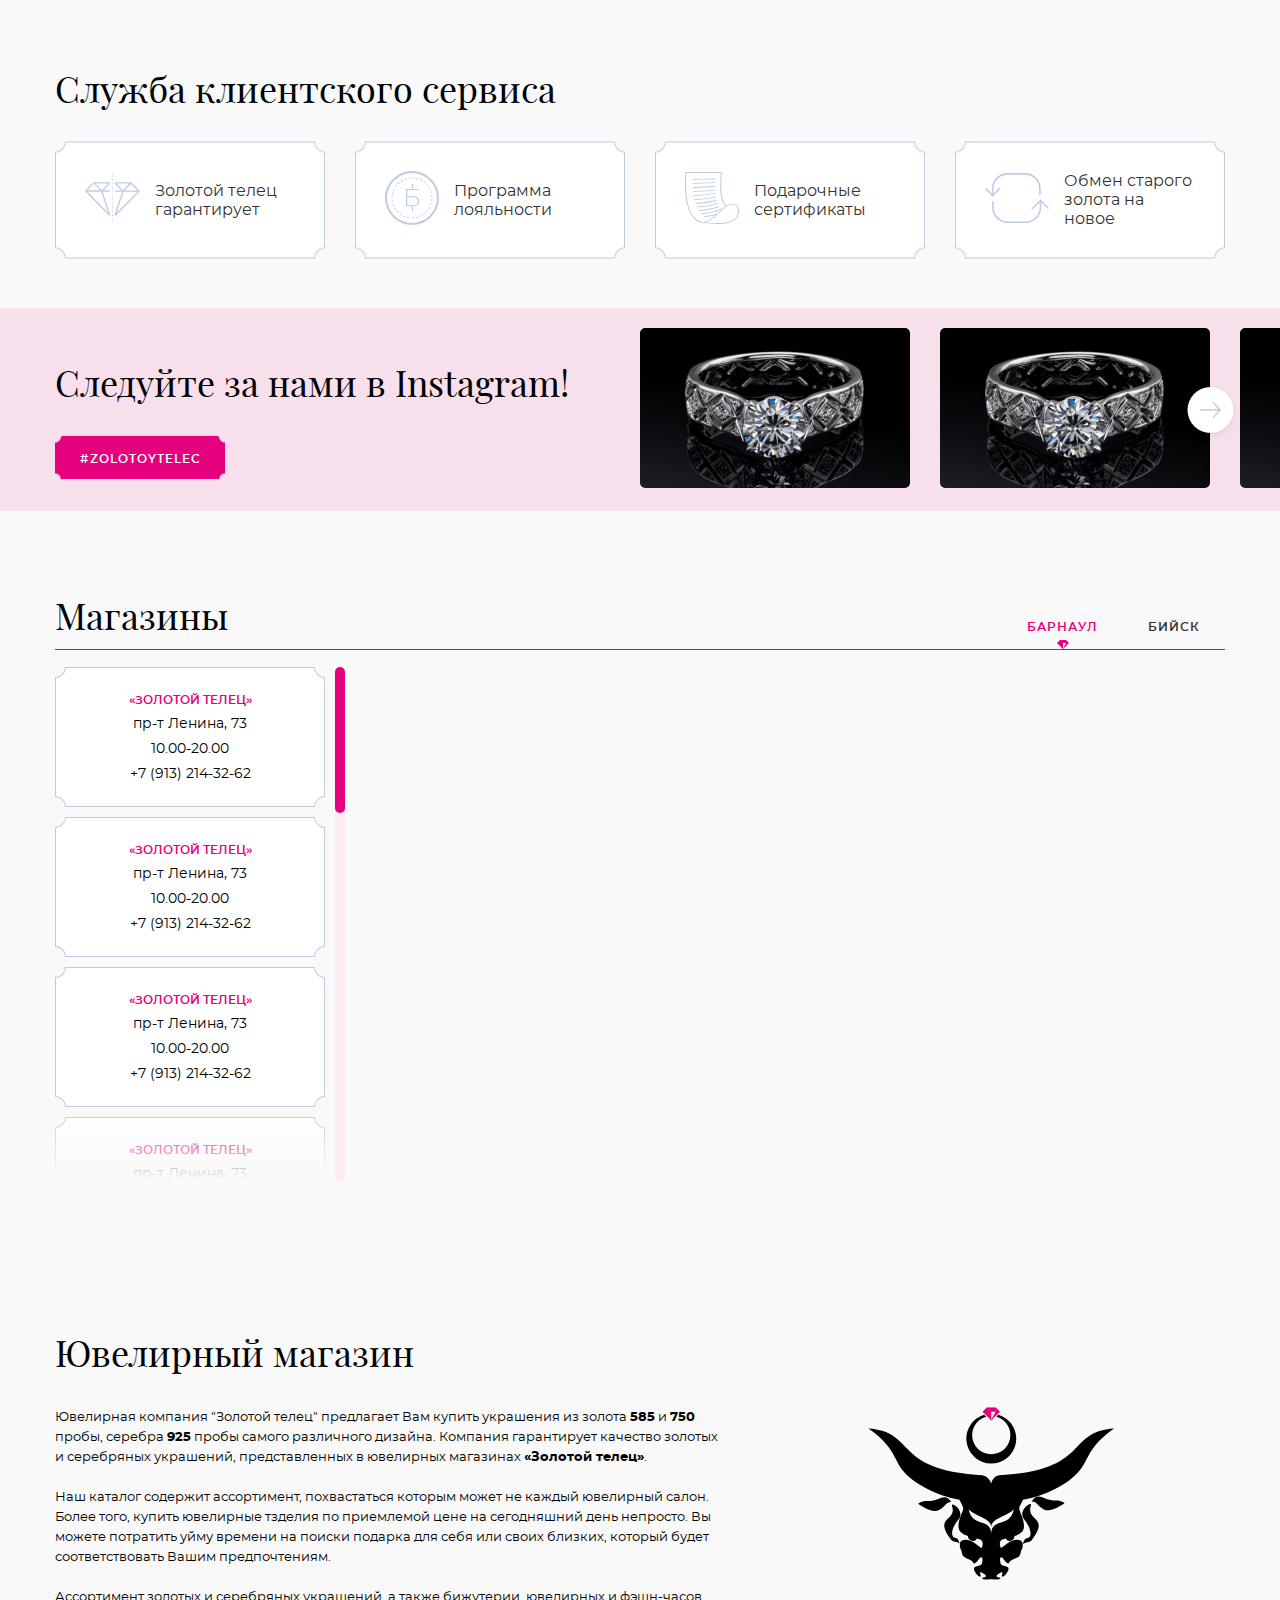
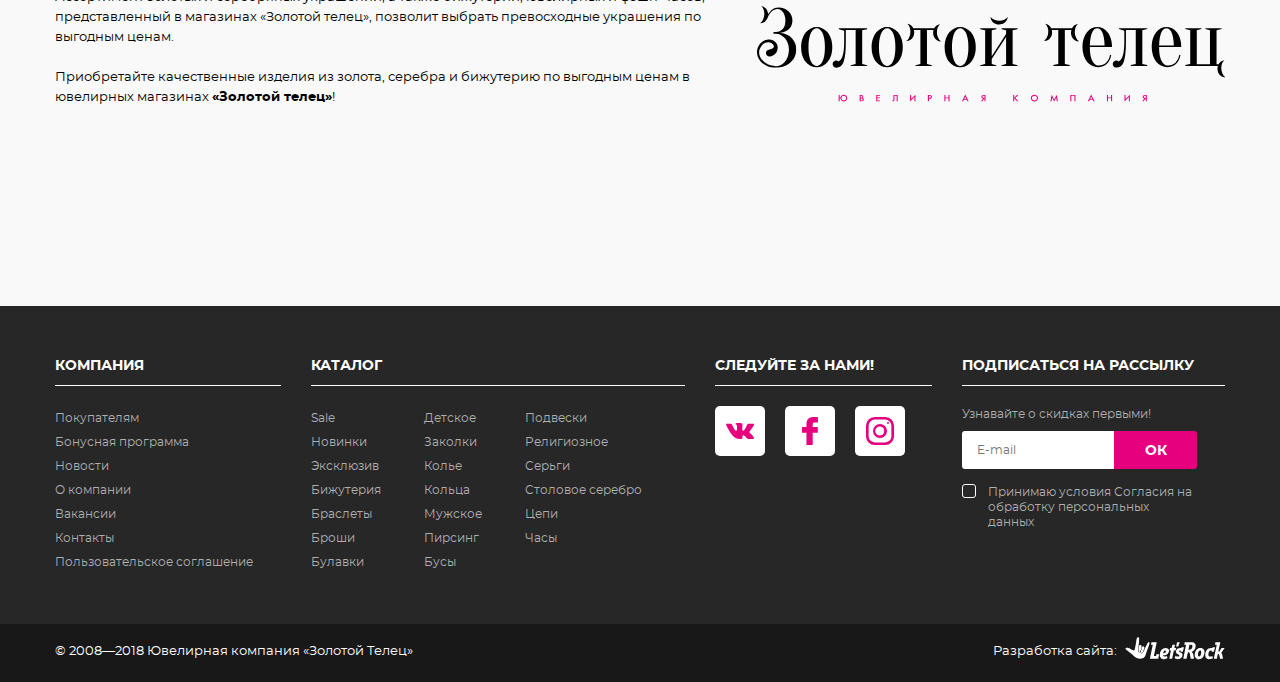
==== commit 34e5bc21: "catalog" ====
--- a/index.html
+++ b/index.html
@@ -191,7 +191,7 @@
 					<div class="tabs__content">
 						<div class="tab-content">
 							<div class="catalog">
-								<div class="catalog__items">
+								<div class="catalog__items catalog__items_index">
 									<div class="item">
 										<a href="#"></a>
 										<div class="item__pic">
@@ -592,13 +592,13 @@
 				<span class="footer__block-caption">Подписаться на рассылку</span>
 				<div class="subscribe">
 					<p>Узнавайте о скидках первыми!</p>
-					<div class="subscribe__field field">
+					<div class="field subscribe__field">
 						<input type="mail" placeholder="E-mail">
 						<button class="field__btn">Ок</button>
 					</div>
 					<label class="aggree">
-						<span class="checkbox">
-							<input type="checkbox">
+						<span class="checkbox checkbox_sub">
+							<input class="checkbox" type="checkbox">
 							<span class="checkbox__box"></span>
 						</span>
 						<p>Принимаю условия Согласия на обработку персональных данных
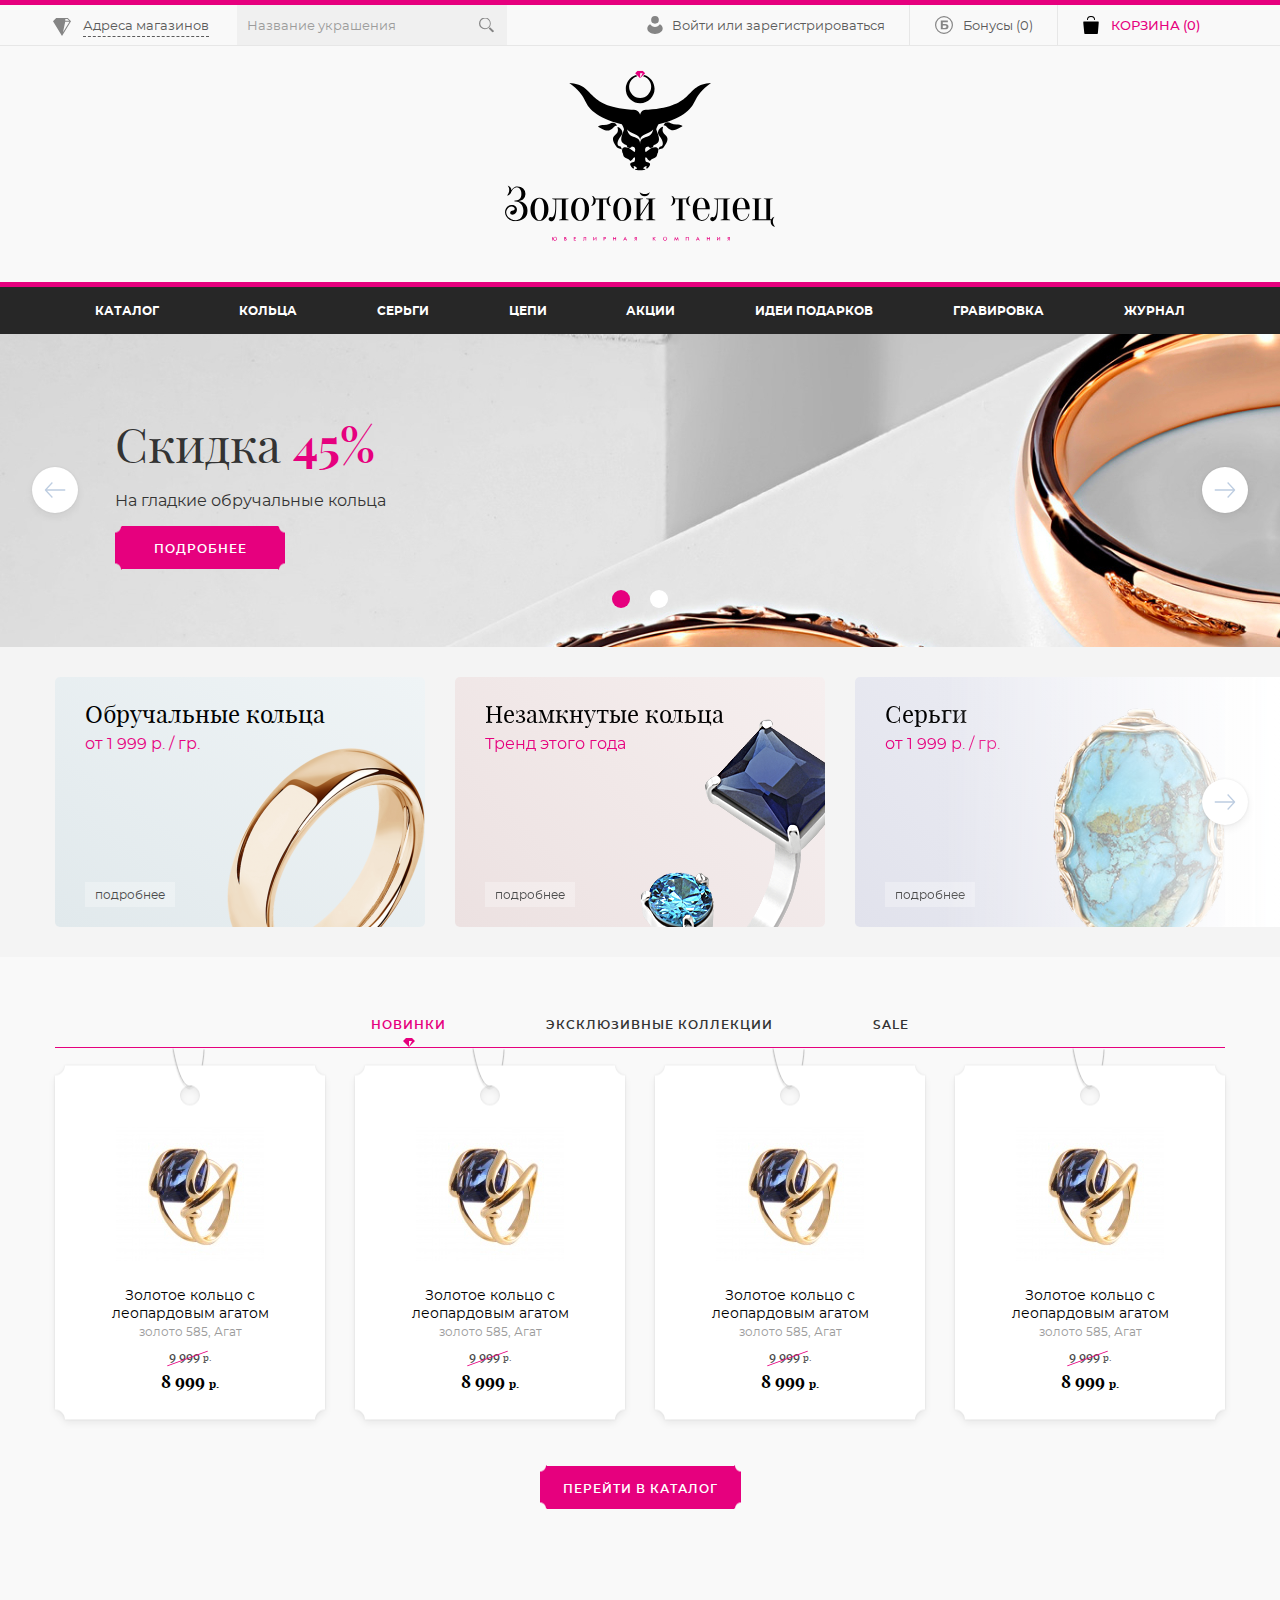
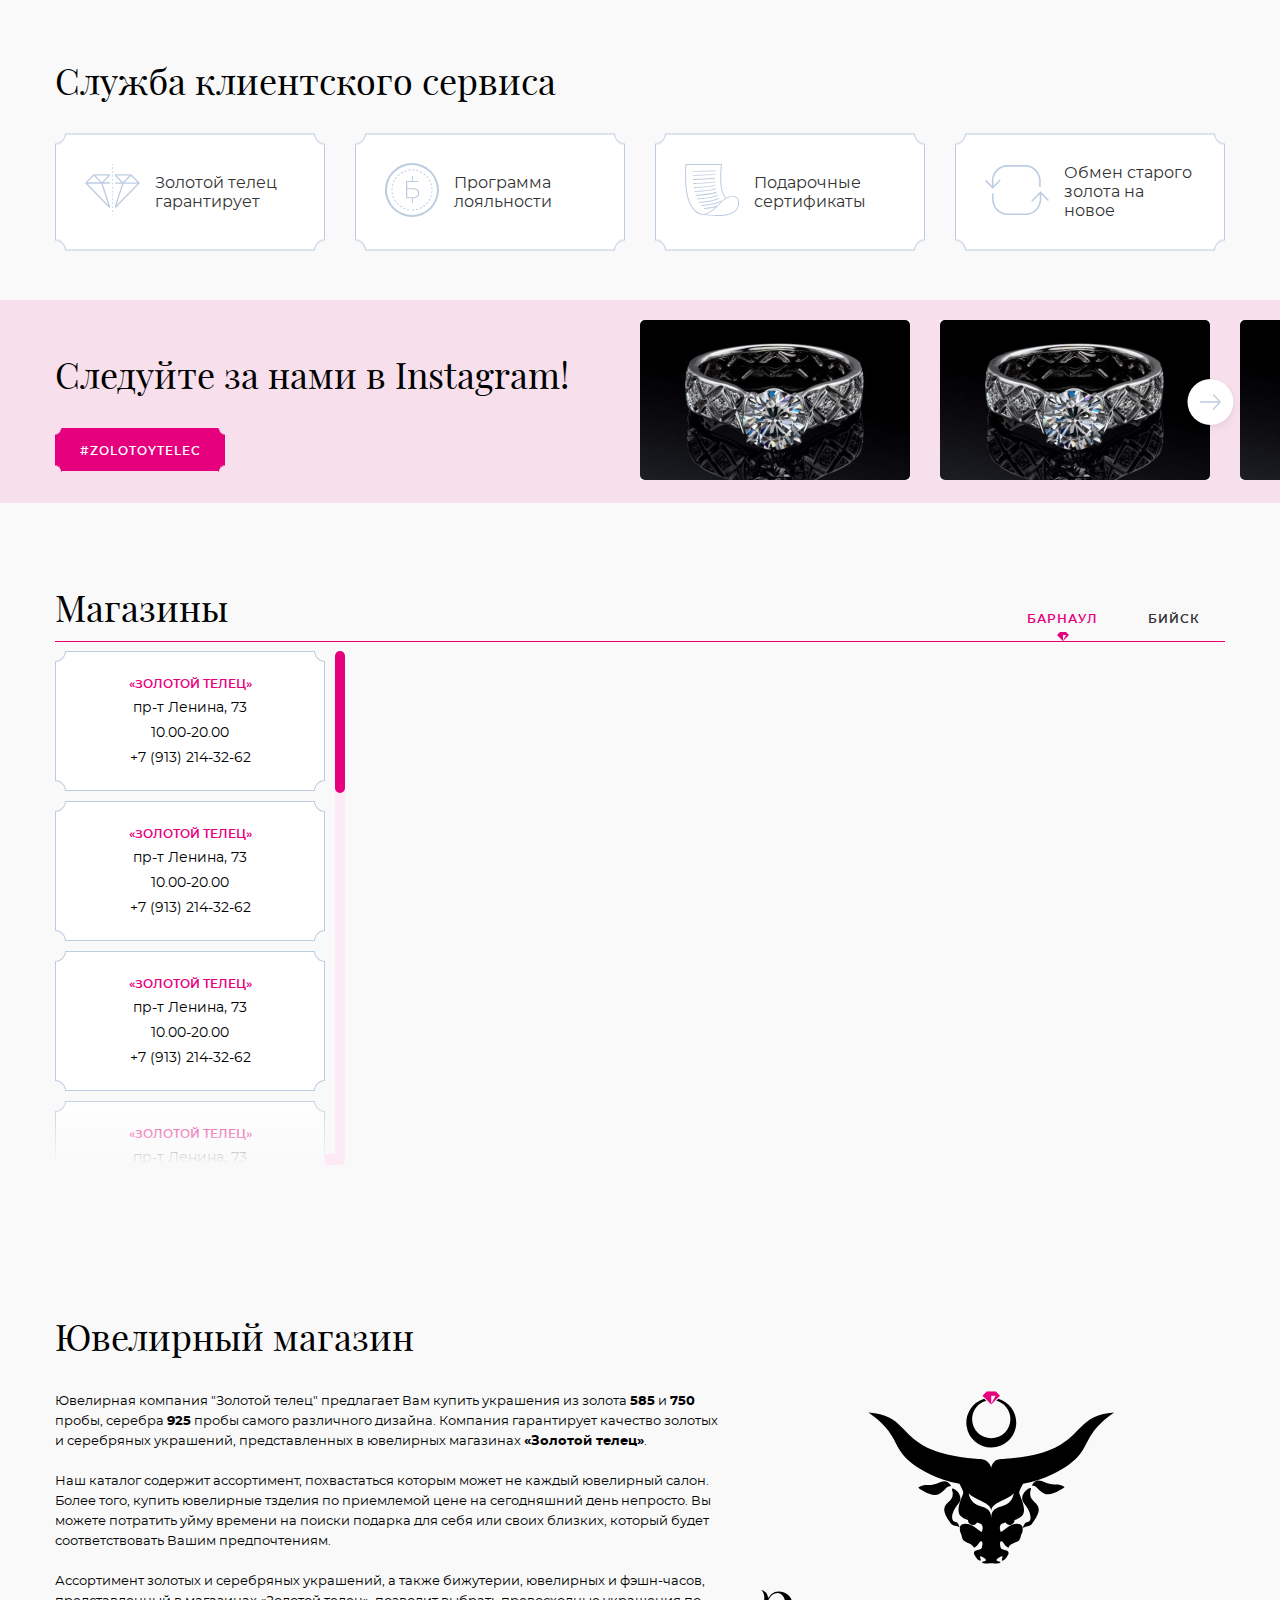
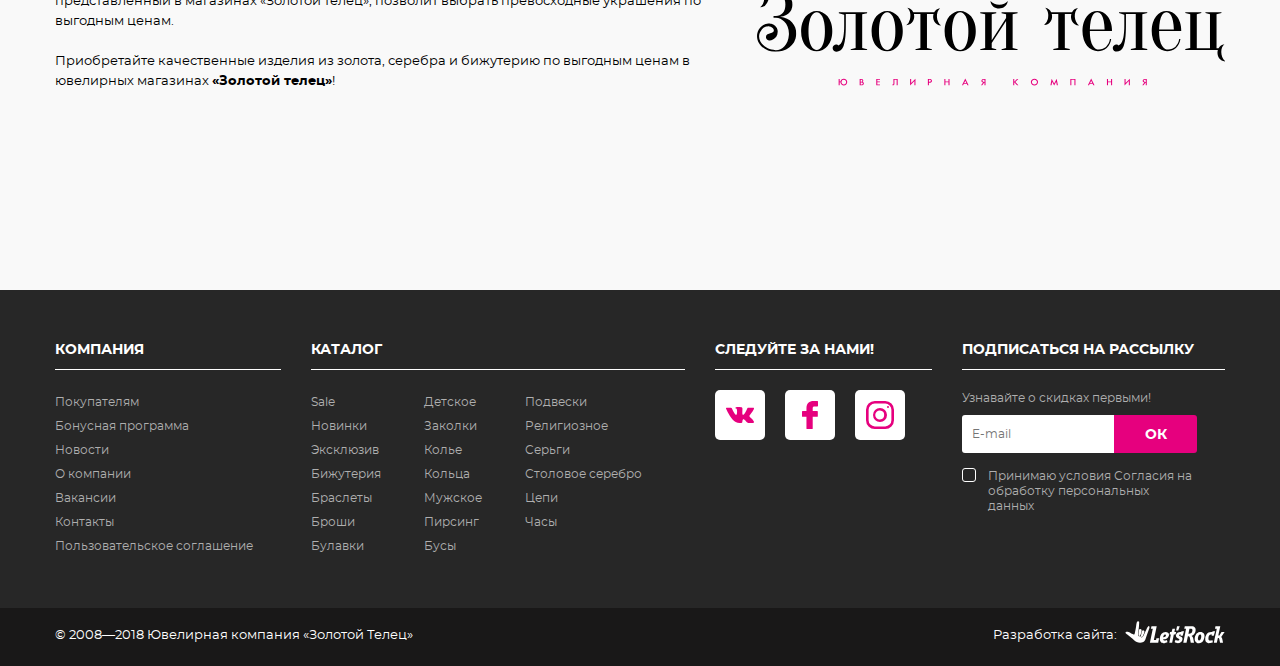
==== commit d9505c78: "Add files via upload" ====
--- a/index.html
+++ b/index.html
@@ -1,10 +1,10 @@
 <!DOCTYPE html>
 <html lang="ru">
 <head>
-	<meta charset="UTF-8">
-<title>Телец</title>
-<link rel="stylesheet" href="css/style.css">
-<link rel="icon" type="image/x-icon" href="/img/favicon.ico">
+	<meta charset="UTF-8">
+<title>Телец</title>
+<link rel="stylesheet" href="css/style.css">
+<link rel="icon" type="image/x-icon" href="/img/favicon.ico">
 <meta name="viewport" content="width=device-width, initial-scale=1, maximum-scale=1" />
 	<script src="https://api-maps.yandex.ru/2.1/?lang=ru_RU" type="text/javascript">
     </script>
@@ -25,155 +25,155 @@
   		</symbol>
 	</svg>
 
-	<header class="header">
-	<div class="header__top">
-		<div class="container container_flex">
-			<div class="header__top-blk">
-				<a href="#" class="address">Адреса магазинов</a>
-				<div class="search">
-					<input type="search" placeholder="Название украшения">
-					<button class="search__btn"></button>
-				</div>
-			</div>
-			<div class="header__top-blk">
-				<a href="#" class="header__btn header__btn_auth">Войти или зарегистрироваться</a>
-				<a href="#" class="header__btn header__btn_bonus">Бонусы (0)</a>
-				<a href="#" class="header__btn header__btn_cart">Корзина (0)</a>
-			</div>
-		</div>
-
-	</div>
-	<div class="header__logo">
-		<a href="/" class="logo">
-			<img src="img/svg/logo.svg" alt="">
-		</a>
-	</div>
-	<div class="header__nav">
-		<nav class="nav container">
-			<div class="nav__item">
-				<a href="/">Каталог</a>
-			</div>
-			<div class="nav__item">
-				<a href="/">Кольца</a>
-			</div>
-			<div class="nav__item">
-				<a href="/">Серьги</a>
-			</div>
-			<div class="nav__item">
-				<a href="/">Цепи</a>
-			</div>
-			<div class="nav__item">
-				<a href="/">Акции</a>
-			</div>
-			<div class="nav__item">
-				<a href="/">Идеи подарков</a>
-			</div>
-			<div class="nav__item">
-				<a href="/">Гравировка</a>
-			</div>
-			<div class="nav__item">
-				<a href="/">Журнал</a>
-			</div>
-		</nav>
-	</div>
+	<header class="header">
+	<div class="header__top">
+		<div class="container container_flex">
+			<div class="header__top-blk">
+				<a href="#" class="address">Адреса магазинов</a>
+				<div class="search">
+					<input type="search" placeholder="Название украшения">
+					<button class="search__btn"></button>
+				</div>
+			</div>
+			<div class="header__top-blk">
+				<a href="#" class="header__btn header__btn_auth">Войти или зарегистрироваться</a>
+				<a href="#" class="header__btn header__btn_bonus">Бонусы (0)</a>
+				<a href="#" class="header__btn header__btn_cart">Корзина (0)</a>
+			</div>
+		</div>
+
+	</div>
+	<div class="header__logo">
+		<a href="/" class="logo">
+			<img src="img/svg/logo.svg" alt="">
+		</a>
+	</div>
+	<div class="header__nav">
+		<nav class="nav container">
+			<div class="nav__item">
+				<a href="/">Каталог</a>
+			</div>
+			<div class="nav__item">
+				<a href="/">Кольца</a>
+			</div>
+			<div class="nav__item">
+				<a href="/">Серьги</a>
+			</div>
+			<div class="nav__item">
+				<a href="/">Цепи</a>
+			</div>
+			<div class="nav__item">
+				<a href="/">Акции</a>
+			</div>
+			<div class="nav__item">
+				<a href="/">Идеи подарков</a>
+			</div>
+			<div class="nav__item">
+				<a href="/">Гравировка</a>
+			</div>
+			<div class="nav__item">
+				<a href="/">Журнал</a>
+			</div>
+		</nav>
+	</div>
 </header>
 
 	<div class="page__wrapper">
-		<div class="slider" data-slider="main">
-	<ul class="slider__slides">
-		<li class="slide">
-			<div class="slide__bg">
-				<img src="pictures/slide.jpg" alt="">
-			</div>
-			<div class="slide__content container">
-				<div>
-					<span class="slide__title">Скидка <strong>45%</strong></span>
-					<p class="slide__text">На гладкие обручальные кольца</p>
-					<a href="#" class="slide__btn btn">Подробнее</a>
-				</div>
-			</div>
-		</li>
-		<li class="slide">
-			<div class="slide__bg">
-				<img src="pictures/slide.jpg" alt="">
-			</div>
-			<div class="slide__content container">
-				<div>
-					<span class="slide__title">Скидка <strong>45%</strong></span>
-					<p class="slide__text">На гладкие обручальные кольца</p>
-					<a href="#" class="slide__btn btn">Подробнее</a>
-				</div>
-			</div>
-		</li>
-	</ul>
-	<div class="slider__controls container">
-		<button class="arrow arrow_prev">
-			<svg>
-				<use xlink:href="#arrow"/>
-			</svg>
-		</button>
-		<button class="arrow arrow_next">
-			<svg>
-				<use xlink:href="#arrow"/>
-			</svg>
-		</button>
-	</div>
+		<div class="slider" data-slider="main">
+	<ul class="slider__slides">
+		<li class="slide">
+			<div class="slide__bg">
+				<img src="pictures/slide.jpg" alt="">
+			</div>
+			<div class="slide__content container">
+				<div>
+					<span class="slide__title">Скидка <strong>45%</strong></span>
+					<p class="slide__text">На гладкие обручальные кольца</p>
+					<a href="#" class="slide__btn btn">Подробнее</a>
+				</div>
+			</div>
+		</li>
+		<li class="slide">
+			<div class="slide__bg">
+				<img src="pictures/slide.jpg" alt="">
+			</div>
+			<div class="slide__content container">
+				<div>
+					<span class="slide__title">Скидка <strong>45%</strong></span>
+					<p class="slide__text">На гладкие обручальные кольца</p>
+					<a href="#" class="slide__btn btn">Подробнее</a>
+				</div>
+			</div>
+		</li>
+	</ul>
+	<div class="slider__controls container">
+		<button class="arrow arrow_prev">
+			<svg>
+				<use xlink:href="#arrow"/>
+			</svg>
+		</button>
+		<button class="arrow arrow_next">
+			<svg>
+				<use xlink:href="#arrow"/>
+			</svg>
+		</button>
+	</div>
 </div>
-		<div class="slider" data-slider="catalog">
-	<div class="container">
-		<ul class="slider__slides">
-			<li class="catitem">
-				<span class="catitem__title">Обручальные кольца</span>
-				<span class="catitem__subtitle">от 1 999 р. / гр.</span>
-				<a href="/" class="catitem__more">Подробнее</a>
-				<img src="pictures/1000x1000-pr-122-00-1-7b1.png" alt="">
-			</li>
-			<li class="catitem">
-				<span class="catitem__title">Незамкнутые кольца</span>
-				<span class="catitem__subtitle">Тренд этого года</span>
-				<a href="/" class="catitem__more">Подробнее</a>
-				<img src="pictures/cb2fe2113a5e11729b7a96f40f916c2d.png" alt="">
-			</li>
-			<li class="catitem">
-				<span class="catitem__title">Серьги</span>
-				<span class="catitem__subtitle">от 1 999 р. / гр.</span>
-				<a href="/" class="catitem__more">Подробнее</a>
-				<img src="pictures/bitmap.png" alt="">
-			</li>
-			<li class="catitem">
-				<span class="catitem__title">Обручальные кольца</span>
-				<span class="catitem__subtitle">от 1 999 р. / гр.</span>
-				<a href="/" class="catitem__more">Подробнее</a>
-				<img src="pictures/1000x1000-pr-122-00-1-7b1.png" alt="">
-			</li>
-			<li class="catitem">
-				<span class="catitem__title">Незамкнутые кольца</span>
-				<span class="catitem__subtitle">Тренд этого года</span>
-				<a href="/" class="catitem__more">Подробнее</a>
-				<img src="pictures/cb2fe2113a5e11729b7a96f40f916c2d.png" alt="">
-			</li>
-			<li class="catitem">
-				<span class="catitem__title">Серьги</span>
-				<span class="catitem__subtitle">от 1 999 р. / гр.</span>
-				<a href="/" class="catitem__more">Подробнее</a>
-				<img src="pictures/bitmap.png" alt="">
-			</li>
-		</ul>
-		<div class="slider__controls container">
-			<button class="arrow arrow_prev">
-				<svg>
-					<use xlink:href="#arrow"/>
-				</svg>
-			</button>
-			<button class="arrow arrow_next">
-				<svg>
-					<use xlink:href="#arrow"/>
-				</svg>
-			</button>
-		</div>
-	</div>
+		<div class="slider" data-slider="catalog">
+	<div class="container">
+		<ul class="slider__slides">
+			<li class="catitem">
+				<span class="catitem__title">Обручальные кольца</span>
+				<span class="catitem__subtitle">от 1 999 р. / гр.</span>
+				<a href="/" class="catitem__more">Подробнее</a>
+				<img src="pictures/1000x1000-pr-122-00-1-7b1.png" alt="">
+			</li>
+			<li class="catitem">
+				<span class="catitem__title">Незамкнутые кольца</span>
+				<span class="catitem__subtitle">Тренд этого года</span>
+				<a href="/" class="catitem__more">Подробнее</a>
+				<img src="pictures/cb2fe2113a5e11729b7a96f40f916c2d.png" alt="">
+			</li>
+			<li class="catitem">
+				<span class="catitem__title">Серьги</span>
+				<span class="catitem__subtitle">от 1 999 р. / гр.</span>
+				<a href="/" class="catitem__more">Подробнее</a>
+				<img src="pictures/bitmap.png" alt="">
+			</li>
+			<li class="catitem">
+				<span class="catitem__title">Обручальные кольца</span>
+				<span class="catitem__subtitle">от 1 999 р. / гр.</span>
+				<a href="/" class="catitem__more">Подробнее</a>
+				<img src="pictures/1000x1000-pr-122-00-1-7b1.png" alt="">
+			</li>
+			<li class="catitem">
+				<span class="catitem__title">Незамкнутые кольца</span>
+				<span class="catitem__subtitle">Тренд этого года</span>
+				<a href="/" class="catitem__more">Подробнее</a>
+				<img src="pictures/cb2fe2113a5e11729b7a96f40f916c2d.png" alt="">
+			</li>
+			<li class="catitem">
+				<span class="catitem__title">Серьги</span>
+				<span class="catitem__subtitle">от 1 999 р. / гр.</span>
+				<a href="/" class="catitem__more">Подробнее</a>
+				<img src="pictures/bitmap.png" alt="">
+			</li>
+		</ul>
+		<div class="slider__controls container">
+			<button class="arrow arrow_prev">
+				<svg>
+					<use xlink:href="#arrow"/>
+				</svg>
+			</button>
+			<button class="arrow arrow_next">
+				<svg>
+					<use xlink:href="#arrow"/>
+				</svg>
+			</button>
+		</div>
+	</div>
 </div>
-		
+
 		<section class="section">
 			<div class="container">
 				<div class="tabs">
@@ -263,7 +263,7 @@
 			</div>
 		</section>
 
-		<section class="section">
+	 <section class="section">
 			<div class="container">
 				<h2 class="title">Служба клиентского сервиса</h2>
 				<div class="feautures">
@@ -307,35 +307,35 @@
 					<a href="#" class="btn">#zolotoytelec</a>
 				</div>
 				<div class="section__block">
-					<div class="slider" data-slider="follow">
-	<div class="container">
-		<ul class="slider__slides">
-			<li class="photo">
-				<img src="img/vkladyvat-dengi-v-juvelirnye-ukrashenija-1-e1506248080280.jpg" alt="">
-			</li>
-			<li class="photo">
-				<img src="img/vkladyvat-dengi-v-juvelirnye-ukrashenija-1-e1506248080280.jpg" alt="">
-			</li>
-			<li class="photo">
-				<img src="img/vkladyvat-dengi-v-juvelirnye-ukrashenija-1-e1506248080280.jpg" alt="">
-			</li>
-			<li class="photo">
-				<img src="img/vkladyvat-dengi-v-juvelirnye-ukrashenija-1-e1506248080280.jpg" alt="">
-			</li>
-		</ul>
-		<div class="slider__controls container">
-			<button class="arrow arrow_prev">
-				<svg>
-					<use xlink:href="#arrow"/>
-				</svg>
-			</button>
-			<button class="arrow arrow_next">
-				<svg>
-					<use xlink:href="#arrow"/>
-				</svg>
-			</button>
-		</div>
-	</div>
+					<div class="slider" data-slider="follow">
+	<div class="container">
+		<ul class="slider__slides">
+			<li class="photo">
+				<img src="img/vkladyvat-dengi-v-juvelirnye-ukrashenija-1-e1506248080280.jpg" alt="">
+			</li>
+			<li class="photo">
+				<img src="img/vkladyvat-dengi-v-juvelirnye-ukrashenija-1-e1506248080280.jpg" alt="">
+			</li>
+			<li class="photo">
+				<img src="img/vkladyvat-dengi-v-juvelirnye-ukrashenija-1-e1506248080280.jpg" alt="">
+			</li>
+			<li class="photo">
+				<img src="img/vkladyvat-dengi-v-juvelirnye-ukrashenija-1-e1506248080280.jpg" alt="">
+			</li>
+		</ul>
+		<div class="slider__controls container">
+			<button class="arrow arrow_prev">
+				<svg>
+					<use xlink:href="#arrow"/>
+				</svg>
+			</button>
+			<button class="arrow arrow_next">
+				<svg>
+					<use xlink:href="#arrow"/>
+				</svg>
+			</button>
+		</div>
+	</div>
 </div>
 				</div>
 			</div>
@@ -530,100 +530,100 @@
 
 	</div>
 
-	<footer class="footer">
-	<div class="container">
-		<div class="footer__main">
-			<div class="footer__block">
-				<span class="footer__block-caption">Компания</span>
-				<ul>
-					<li><a href="#">Покупателям</a></li>
-					<li><a href="#">Бонусная программа</a></li>
-					<li><a href="#">Новости</a></li>
-					<li><a href="#">О компании</a></li>
-					<li><a href="#">Вакансии</a></li>
-					<li><a href="#">Контакты</a></li>
-					<li><a href="#">Пользовательское соглашение</a></li>
-				</ul>
-			</div>
-			<div class="footer__block">
-				<span class="footer__block-caption">Каталог</span>
-				<ul>
-					<li><a href="#">Sale</a></li>
-					<li><a href="#">Новинки</a></li>
-					<li><a href="#">Эксклюзив</a></li>
-					<li><a href="#">Бижутерия</a></li>
-					<li><a href="#">Браслеты</a></li>
-					<li><a href="#">Броши</a></li>
-					<li><a href="#">Булавки</a></li>
-				</ul>
-				<ul>
-					<li><a href="#">Детское</a></li>
-					<li><a href="#">Заколки</a></li>
-					<li><a href="#">Колье</a></li>
-					<li><a href="#">Кольца</a></li>
-					<li><a href="#">Мужское</a></li>
-					<li><a href="#">Пирсинг</a></li>
-					<li><a href="#">Бусы</a></li>
-				</ul>
-				<ul>
-					<li><a href="#">Подвески</a></li>
-					<li><a href="#">Религиозное</a></li>
-					<li><a href="#">Серьги</a></li>
-					<li><a href="#">Столовое серебро</a></li>
-					<li><a href="#">Цепи</a></li>
-					<li><a href="#">Часы</a></li>
-				</ul>
-			</div>
-			<div class="footer__block">
-				<span class="footer__block-caption">Следуйте за нами!</span>
-				<ul class="social">
-					<li>
-						<a href="#"><img src="img/svg/vk.svg" alt=""></a>
-					</li>
-					<li>
-						<a href="#"><img src="img/svg/fb.svg" alt=""></a>
-					</li>
-					<li>
-						<a href="#"><img src="img/svg/in.svg" alt=""></a>
-					</li>
-				</ul>
-			</div>
-			<div class="footer__block">
-				<span class="footer__block-caption">Подписаться на рассылку</span>
-				<div class="subscribe">
-					<p>Узнавайте о скидках первыми!</p>
-					<div class="field subscribe__field">
-						<input type="mail" placeholder="E-mail">
-						<button class="field__btn">Ок</button>
-					</div>
-					<label class="aggree">
-						<span class="checkbox checkbox_sub">
-							<input class="checkbox" type="checkbox">
-							<span class="checkbox__box"></span>
-						</span>
-						<p>Принимаю условия Согласия на обработку персональных данных
-						</p>
-					</label>
-				</div>
-			</div>
-		</div>
-	</div>
-	<div class="footer__bot">
-		<div class="container container_flex">
-			<p class="copy">© 2008—2018 Ювелирная компания «Золотой Телец»</p>
-			<p class="letsrock">Разработка сайта: 
-				<a href="https://letsrock.pro/" target="_blank">
-					<svg>
-						<use xlink:href="#letsrock"/>
-					</svg>
-				</a>
-			</p>
-		</div>
-			
-	</div>
+	<footer class="footer">
+	<div class="container">
+		<div class="footer__main">
+			<div class="footer__block">
+				<span class="footer__block-caption">Компания</span>
+				<ul>
+					<li><a href="#">Покупателям</a></li>
+					<li><a href="#">Бонусная программа</a></li>
+					<li><a href="#">Новости</a></li>
+					<li><a href="#">О компании</a></li>
+					<li><a href="#">Вакансии</a></li>
+					<li><a href="#">Контакты</a></li>
+					<li><a href="#">Пользовательское соглашение</a></li>
+				</ul>
+			</div>
+			<div class="footer__block">
+				<span class="footer__block-caption">Каталог</span>
+				<ul>
+					<li><a href="#">Sale</a></li>
+					<li><a href="#">Новинки</a></li>
+					<li><a href="#">Эксклюзив</a></li>
+					<li><a href="#">Бижутерия</a></li>
+					<li><a href="#">Браслеты</a></li>
+					<li><a href="#">Броши</a></li>
+					<li><a href="#">Булавки</a></li>
+				</ul>
+				<ul>
+					<li><a href="#">Детское</a></li>
+					<li><a href="#">Заколки</a></li>
+					<li><a href="#">Колье</a></li>
+					<li><a href="#">Кольца</a></li>
+					<li><a href="#">Мужское</a></li>
+					<li><a href="#">Пирсинг</a></li>
+					<li><a href="#">Бусы</a></li>
+				</ul>
+				<ul>
+					<li><a href="#">Подвески</a></li>
+					<li><a href="#">Религиозное</a></li>
+					<li><a href="#">Серьги</a></li>
+					<li><a href="#">Столовое серебро</a></li>
+					<li><a href="#">Цепи</a></li>
+					<li><a href="#">Часы</a></li>
+				</ul>
+			</div>
+			<div class="footer__block">
+				<span class="footer__block-caption">Следуйте за нами!</span>
+				<ul class="social">
+					<li>
+						<a href="#"><img src="img/svg/vk.svg" alt=""></a>
+					</li>
+					<li>
+						<a href="#"><img src="img/svg/fb.svg" alt=""></a>
+					</li>
+					<li>
+						<a href="#"><img src="img/svg/in.svg" alt=""></a>
+					</li>
+				</ul>
+			</div>
+			<div class="footer__block">
+				<span class="footer__block-caption">Подписаться на рассылку</span>
+				<div class="subscribe">
+					<p>Узнавайте о скидках первыми!</p>
+					<div class="field subscribe__field">
+						<input type="mail" placeholder="E-mail">
+						<button class="field__btn">Ок</button>
+					</div>
+					<label class="aggree">
+						<span class="checkbox checkbox_sub">
+							<input class="checkbox" type="checkbox">
+							<span class="checkbox__box"></span>
+						</span>
+						<p>Принимаю условия Согласия на обработку персональных данных
+						</p>
+					</label>
+				</div>
+			</div>
+		</div>
+	</div>
+	<div class="footer__bot">
+		<div class="container container_flex">
+			<p class="copy">© 2008—2018 Ювелирная компания «Золотой Телец»</p>
+			<p class="letsrock">Разработка сайта: 
+				<a href="https://letsrock.pro/" target="_blank">
+					<svg>
+						<use xlink:href="#letsrock"/>
+					</svg>
+				</a>
+			</p>
+		</div>
+			
+	</div>
 </footer>
 
 	<script src="js/libs.js"></script>
 	<script src="js/script.js"></script>
 </body>
-</html>+</html>
